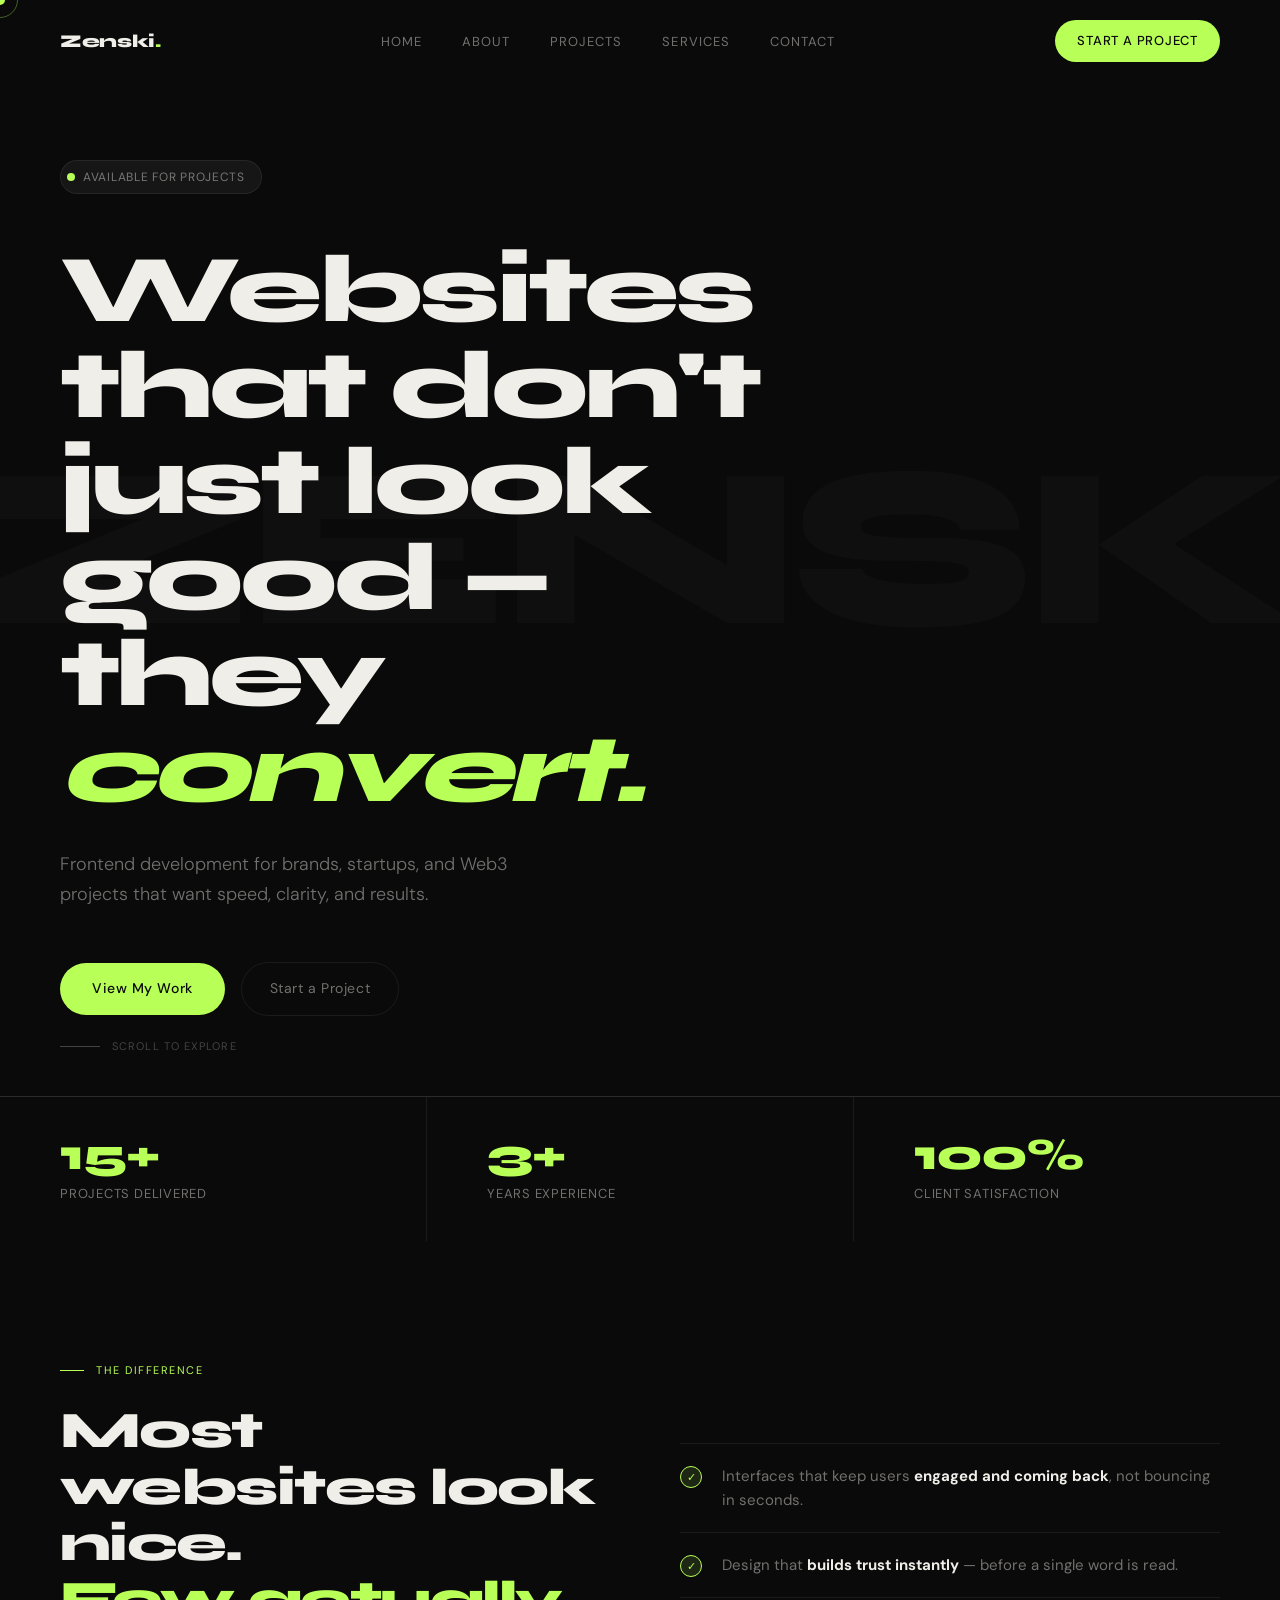
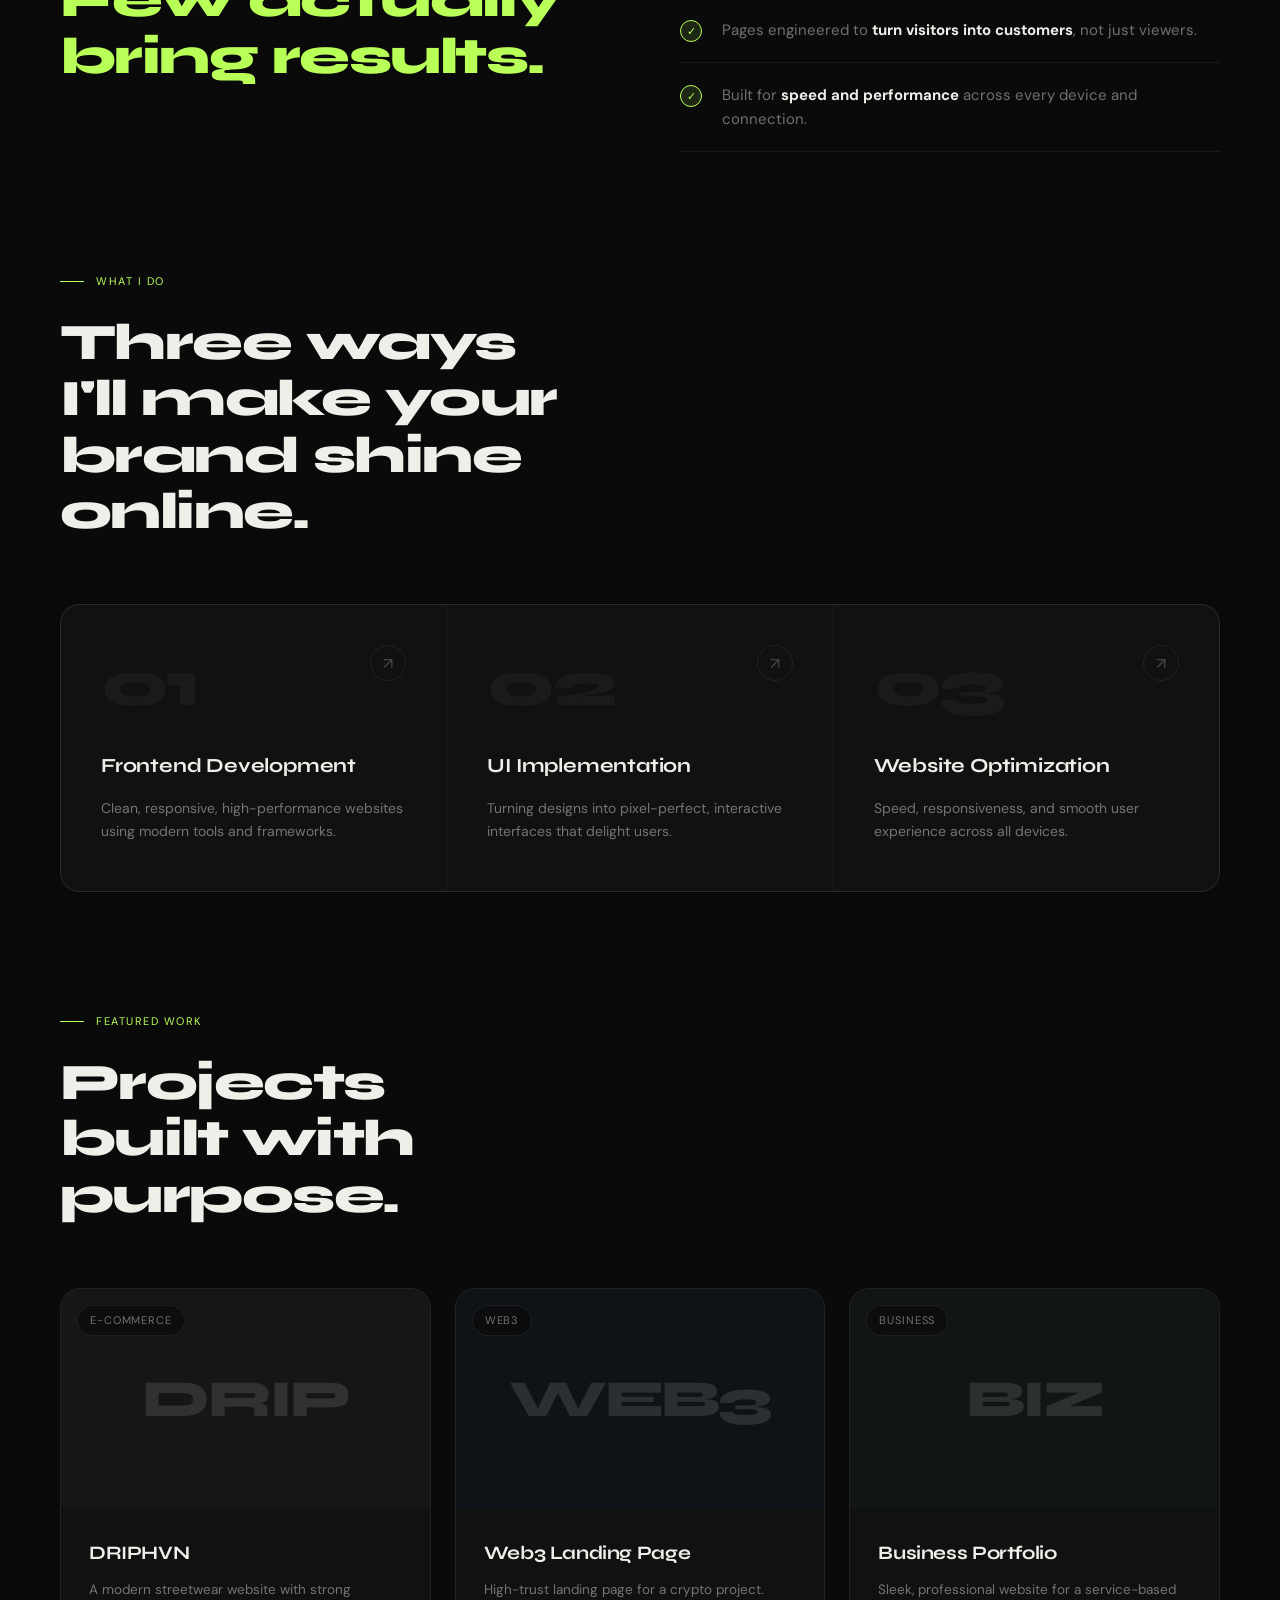
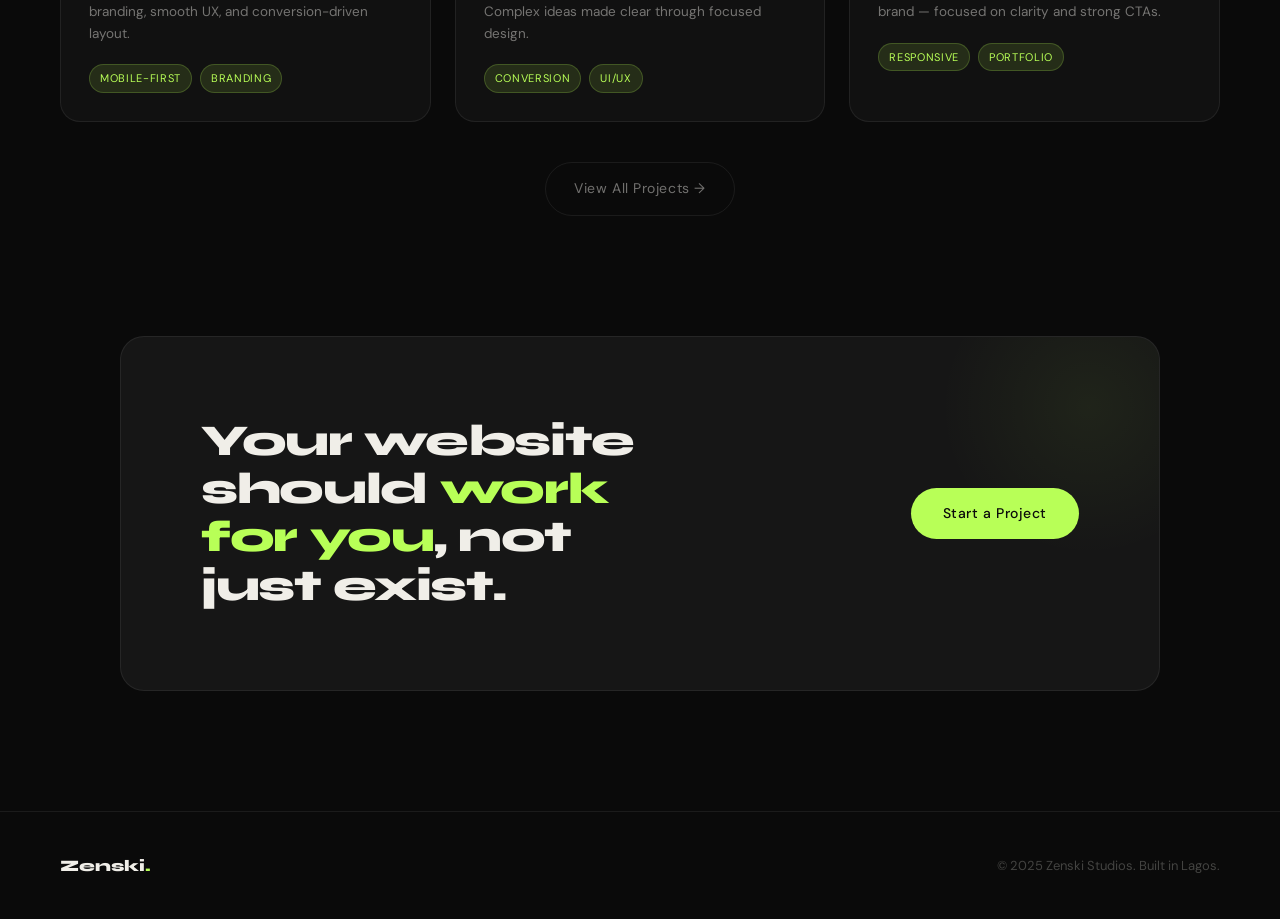
==== index.html @ b74f1bc6 "Add files via upload" ====
<!DOCTYPE html>
<html lang="en">
<head>
<meta charset="UTF-8">
<meta name="viewport" content="width=device-width, initial-scale=1.0">
<title>Zenski Studios — Frontend Development</title>
<link rel="preconnect" href="https://fonts.googleapis.com">
<link rel="preconnect" href="https://fonts.gstatic.com" crossorigin>
<link href="https://fonts.googleapis.com/css2?family=Syne:wght@400;700;800&family=DM+Sans:ital,opsz,wght@0,9..40,300;0,9..40,400;0,9..40,500;1,9..40,300&display=swap" rel="stylesheet">
<style>
  *, *::before, *::after { box-sizing: border-box; margin: 0; padding: 0; }

  :root {
    --bg: #0A0A0A;
    --bg2: #111111;
    --bg3: #161616;
    --border: rgba(255,255,255,0.07);
    --border-hover: rgba(255,255,255,0.14);
    --text: #F0EEE8;
    --text-muted: rgba(240,238,232,0.45);
    --text-dim: rgba(240,238,232,0.25);
    --accent: #B8FF57;
    --accent-dark: #8FD130;
    --accent-glow: rgba(184,255,87,0.12);
  }

  html { scroll-behavior: smooth; }

  body {
    background: var(--bg);
    color: var(--text);
    font-family: 'DM Sans', sans-serif;
    font-size: 16px;
    line-height: 1.7;
    overflow-x: hidden;
    cursor: none;
  }

  /* Custom cursor */
  .cursor {
    width: 10px; height: 10px;
    background: var(--accent);
    border-radius: 50%;
    position: fixed;
    top: 0; left: 0;
    pointer-events: none;
    z-index: 9999;
    transform: translate(-50%, -50%);
    transition: transform 0.1s, width 0.2s, height 0.2s, background 0.2s;
  }
  .cursor-ring {
    width: 36px; height: 36px;
    border: 1px solid rgba(184,255,87,0.35);
    border-radius: 50%;
    position: fixed;
    top: 0; left: 0;
    pointer-events: none;
    z-index: 9998;
    transform: translate(-50%, -50%);
    transition: transform 0.18s ease-out, width 0.2s, height 0.2s;
  }
  body:has(a:hover) .cursor, body:has(button:hover) .cursor {
    width: 16px; height: 16px;
  }

  /* Nav */
  nav {
    position: fixed;
    top: 0; left: 0; right: 0;
    z-index: 100;
    padding: 20px 60px;
    display: flex;
    align-items: center;
    justify-content: space-between;
    border-bottom: 1px solid transparent;
    transition: border-color 0.3s, background 0.3s, backdrop-filter 0.3s;
  }
  nav.scrolled {
    border-color: var(--border);
    background: rgba(10,10,10,0.85);
    backdrop-filter: blur(20px);
  }
  .nav-logo {
    font-family: 'Syne', sans-serif;
    font-weight: 800;
    font-size: 18px;
    letter-spacing: -0.02em;
    color: var(--text);
    text-decoration: none;
  }
  .nav-logo span { color: var(--accent); }
  .nav-links {
    display: flex;
    gap: 40px;
    list-style: none;
  }
  .nav-links a {
    font-size: 13px;
    letter-spacing: 0.08em;
    text-transform: uppercase;
    color: var(--text-muted);
    text-decoration: none;
    transition: color 0.2s;
  }
  .nav-links a:hover { color: var(--text); }
  .nav-cta {
    font-size: 13px;
    letter-spacing: 0.06em;
    text-transform: uppercase;
    background: var(--accent);
    color: #0A0A0A;
    border: none;
    padding: 10px 22px;
    border-radius: 40px;
    font-family: 'DM Sans', sans-serif;
    font-weight: 500;
    cursor: none;
    text-decoration: none;
    transition: background 0.2s, transform 0.15s;
  }
  .nav-cta:hover { background: var(--accent-dark); transform: translateY(-1px); }

  /* Page sections */
  .page { display: none; }
  .page.active { display: block; }

  /* Hero */
  #home { min-height: 100vh; }

  .hero {
    min-height: 100vh;
    display: flex;
    flex-direction: column;
    justify-content: center;
    padding: 160px 60px 80px;
    position: relative;
    overflow: hidden;
  }

  .hero-bg-text {
    position: absolute;
    top: 50%;
    left: -20px;
    transform: translateY(-50%);
    font-family: 'Syne', sans-serif;
    font-size: clamp(100px, 18vw, 280px);
    font-weight: 800;
    color: rgba(255,255,255,0.025);
    letter-spacing: -0.04em;
    line-height: 1;
    pointer-events: none;
    white-space: nowrap;
    user-select: none;
  }

  .hero-badge {
    display: inline-flex;
    align-items: center;
    gap: 8px;
    background: var(--bg3);
    border: 1px solid var(--border);
    border-radius: 40px;
    padding: 6px 16px 6px 6px;
    font-size: 12px;
    letter-spacing: 0.06em;
    text-transform: uppercase;
    color: var(--text-muted);
    margin-bottom: 48px;
    width: fit-content;
    animation: fadeSlideUp 0.8s ease forwards;
  }
  .hero-badge .dot {
    width: 8px; height: 8px;
    background: var(--accent);
    border-radius: 50%;
    animation: pulse 2s infinite;
  }
  @keyframes pulse {
    0%, 100% { opacity: 1; transform: scale(1); }
    50% { opacity: 0.6; transform: scale(0.85); }
  }

  .hero h1 {
    font-family: 'Syne', sans-serif;
    font-size: clamp(44px, 7.5vw, 96px);
    font-weight: 800;
    line-height: 1.0;
    letter-spacing: -0.04em;
    max-width: 820px;
    margin-bottom: 32px;
    animation: fadeSlideUp 0.8s 0.1s ease both;
  }
  .hero h1 em {
    font-style: italic;
    color: var(--accent);
  }
  .hero-sub {
    font-size: clamp(15px, 1.5vw, 18px);
    color: var(--text-muted);
    max-width: 460px;
    line-height: 1.65;
    margin-bottom: 52px;
    font-weight: 300;
    animation: fadeSlideUp 0.8s 0.2s ease both;
  }
  .hero-actions {
    display: flex;
    gap: 16px;
    align-items: center;
    animation: fadeSlideUp 0.8s 0.3s ease both;
  }
  .btn-primary {
    background: var(--accent);
    color: #0A0A0A;
    font-family: 'DM Sans', sans-serif;
    font-size: 14px;
    font-weight: 500;
    letter-spacing: 0.04em;
    padding: 14px 32px;
    border-radius: 40px;
    border: none;
    cursor: none;
    text-decoration: none;
    transition: transform 0.15s, background 0.2s;
    display: inline-block;
  }
  .btn-primary:hover { transform: translateY(-2px); background: var(--accent-dark); }
  .btn-ghost {
    background: transparent;
    color: var(--text-muted);
    font-family: 'DM Sans', sans-serif;
    font-size: 14px;
    letter-spacing: 0.04em;
    padding: 14px 28px;
    border-radius: 40px;
    border: 1px solid var(--border);
    cursor: none;
    text-decoration: none;
    transition: color 0.2s, border-color 0.2s, transform 0.15s;
    display: inline-block;
  }
  .btn-ghost:hover { color: var(--text); border-color: var(--border-hover); transform: translateY(-2px); }

  .hero-scroll {
    position: absolute;
    bottom: 40px;
    left: 60px;
    display: flex;
    align-items: center;
    gap: 12px;
    font-size: 11px;
    letter-spacing: 0.1em;
    text-transform: uppercase;
    color: var(--text-dim);
    animation: fadeSlideUp 0.8s 0.5s ease both;
  }
  .hero-scroll-line {
    width: 40px;
    height: 1px;
    background: var(--text-dim);
    animation: scrollLine 2s infinite;
  }
  @keyframes scrollLine {
    0%, 100% { transform: scaleX(1); }
    50% { transform: scaleX(0.5); transform-origin: left; }
  }

  /* Stats row */
  .stats-row {
    display: grid;
    grid-template-columns: repeat(3, 1fr);
    gap: 1px;
    background: var(--border);
    border-top: 1px solid var(--border);
  }
  .stat-item {
    background: var(--bg);
    padding: 36px 60px;
  }
  .stat-num {
    font-family: 'Syne', sans-serif;
    font-size: 44px;
    font-weight: 800;
    letter-spacing: -0.03em;
    color: var(--accent);
    line-height: 1;
    margin-bottom: 6px;
  }
  .stat-label {
    font-size: 13px;
    color: var(--text-muted);
    letter-spacing: 0.06em;
    text-transform: uppercase;
  }

  /* Value prop section */
  .section { padding: 120px 60px; }
  .section-label {
    font-size: 11px;
    letter-spacing: 0.14em;
    text-transform: uppercase;
    color: var(--accent);
    margin-bottom: 24px;
    display: flex;
    align-items: center;
    gap: 12px;
  }
  .section-label::before {
    content: '';
    display: inline-block;
    width: 24px;
    height: 1px;
    background: var(--accent);
  }

  .value-grid {
    display: grid;
    grid-template-columns: 1fr 1fr;
    gap: 80px;
    align-items: start;
  }
  .value-headline {
    font-family: 'Syne', sans-serif;
    font-size: clamp(32px, 4vw, 52px);
    font-weight: 800;
    letter-spacing: -0.03em;
    line-height: 1.1;
  }
  .value-headline span { color: var(--accent); }

  .value-list { margin-top: 40px; list-style: none; }
  .value-list li {
    padding: 20px 0;
    border-bottom: 1px solid var(--border);
    display: flex;
    gap: 20px;
    align-items: flex-start;
    font-size: 15px;
    color: var(--text-muted);
    line-height: 1.6;
  }
  .value-list li:first-child { border-top: 1px solid var(--border); }
  .value-list .check {
    width: 22px; height: 22px;
    border-radius: 50%;
    background: var(--accent-glow);
    border: 1px solid var(--accent);
    flex-shrink: 0;
    display: flex;
    align-items: center;
    justify-content: center;
    margin-top: 2px;
    font-size: 11px;
    color: var(--accent);
  }

  /* Services */
  .services-grid {
    display: grid;
    grid-template-columns: repeat(3, 1fr);
    gap: 1px;
    background: var(--border);
    border: 1px solid var(--border);
    border-radius: 20px;
    overflow: hidden;
    margin-top: 64px;
  }
  .service-card {
    background: var(--bg2);
    padding: 48px 40px;
    position: relative;
    transition: background 0.25s;
  }
  .service-card:hover { background: var(--bg3); }
  .service-num {
    font-family: 'Syne', sans-serif;
    font-size: 64px;
    font-weight: 800;
    color: rgba(255,255,255,0.04);
    line-height: 1;
    margin-bottom: 32px;
    letter-spacing: -0.04em;
  }
  .service-title {
    font-family: 'Syne', sans-serif;
    font-size: 20px;
    font-weight: 700;
    margin-bottom: 14px;
    letter-spacing: -0.01em;
  }
  .service-desc {
    font-size: 14px;
    color: var(--text-muted);
    line-height: 1.65;
  }
  .service-arrow {
    position: absolute;
    top: 40px;
    right: 40px;
    width: 36px; height: 36px;
    border: 1px solid var(--border);
    border-radius: 50%;
    display: flex;
    align-items: center;
    justify-content: center;
    font-size: 16px;
    color: var(--text-dim);
    transition: border-color 0.2s, color 0.2s, transform 0.2s;
  }
  .service-card:hover .service-arrow {
    border-color: var(--accent);
    color: var(--accent);
    transform: rotate(45deg);
  }

  /* Projects */
  .projects-grid {
    display: grid;
    grid-template-columns: repeat(3, 1fr);
    gap: 24px;
    margin-top: 64px;
  }
  .project-card {
    border: 1px solid var(--border);
    border-radius: 20px;
    overflow: hidden;
    background: var(--bg2);
    transition: border-color 0.25s, transform 0.25s;
    cursor: none;
    position: relative;
  }
  .project-card:hover { border-color: var(--border-hover); transform: translateY(-4px); }
  .project-thumb {
    height: 220px;
    position: relative;
    overflow: hidden;
    background: var(--bg3);
    display: flex;
    align-items: center;
    justify-content: center;
  }
  .project-thumb-inner {
    width: 100%;
    height: 100%;
    display: flex;
    align-items: center;
    justify-content: center;
    font-family: 'Syne', sans-serif;
    font-size: 52px;
    font-weight: 800;
    letter-spacing: -0.04em;
    opacity: 0.12;
    transition: opacity 0.25s;
  }
  .project-card:hover .project-thumb-inner { opacity: 0.18; }
  .project-tag {
    position: absolute;
    top: 16px;
    left: 16px;
    font-size: 11px;
    letter-spacing: 0.08em;
    text-transform: uppercase;
    background: rgba(10,10,10,0.7);
    border: 1px solid var(--border);
    color: var(--text-muted);
    padding: 5px 12px;
    border-radius: 40px;
    backdrop-filter: blur(8px);
  }
  .project-info { padding: 28px 28px 28px; }
  .project-title {
    font-family: 'Syne', sans-serif;
    font-size: 19px;
    font-weight: 700;
    letter-spacing: -0.02em;
    margin-bottom: 10px;
  }
  .project-desc { font-size: 13.5px; color: var(--text-muted); line-height: 1.6; margin-bottom: 20px; }
  .project-tags { display: flex; gap: 8px; flex-wrap: wrap; }
  .project-tag-sm {
    font-size: 11px;
    letter-spacing: 0.06em;
    text-transform: uppercase;
    color: var(--accent);
    background: var(--accent-glow);
    border: 1px solid rgba(184,255,87,0.2);
    padding: 4px 10px;
    border-radius: 40px;
  }

  /* CTA strip */
  .cta-strip {
    margin: 0 60px;
    border-radius: 24px;
    background: var(--bg3);
    border: 1px solid var(--border);
    padding: 80px 80px;
    display: flex;
    align-items: center;
    justify-content: space-between;
    gap: 40px;
    position: relative;
    overflow: hidden;
  }
  .cta-strip::before {
    content: '';
    position: absolute;
    top: -80px; right: -80px;
    width: 300px; height: 300px;
    background: radial-gradient(circle, rgba(184,255,87,0.06) 0%, transparent 70%);
    pointer-events: none;
  }
  .cta-strip h2 {
    font-family: 'Syne', sans-serif;
    font-size: clamp(26px, 3.5vw, 44px);
    font-weight: 800;
    letter-spacing: -0.03em;
    line-height: 1.1;
    max-width: 500px;
  }
  .cta-strip h2 span { color: var(--accent); }

  /* About page */
  .about-hero {
    padding: 160px 60px 80px;
    display: grid;
    grid-template-columns: 1fr 1fr;
    gap: 80px;
    align-items: center;
  }
  .about-hero h1 {
    font-family: 'Syne', sans-serif;
    font-size: clamp(36px, 5vw, 64px);
    font-weight: 800;
    letter-spacing: -0.04em;
    line-height: 1.05;
  }
  .about-hero h1 em { font-style: italic; color: var(--accent); }

  .about-body { padding: 0 60px 80px; }
  .about-block {
    border-top: 1px solid var(--border);
    padding: 48px 0;
    display: grid;
    grid-template-columns: 200px 1fr;
    gap: 60px;
    align-items: start;
  }
  .about-block-label {
    font-size: 11px;
    letter-spacing: 0.1em;
    text-transform: uppercase;
    color: var(--text-dim);
    padding-top: 4px;
  }
  .about-block-content { font-size: 15px; color: var(--text-muted); line-height: 1.75; }
  .about-block-content strong { color: var(--text); font-weight: 500; }

  .about-statement {
    background: var(--bg3);
    border-top: 1px solid var(--border);
    border-bottom: 1px solid var(--border);
    padding: 80px 60px;
    text-align: center;
  }
  .about-statement p {
    font-family: 'Syne', sans-serif;
    font-size: clamp(24px, 3.5vw, 48px);
    font-weight: 800;
    letter-spacing: -0.03em;
    line-height: 1.2;
    max-width: 700px;
    margin: 0 auto;
  }
  .about-statement p em { color: var(--accent); font-style: italic; }

  /* Projects page */
  .projects-hero {
    padding: 160px 60px 80px;
  }
  .projects-hero h1 {
    font-family: 'Syne', sans-serif;
    font-size: clamp(40px, 6vw, 80px);
    font-weight: 800;
    letter-spacing: -0.04em;
    line-height: 1.0;
    max-width: 700px;
    margin-bottom: 24px;
  }
  .projects-hero p {
    font-size: 16px;
    color: var(--text-muted);
    max-width: 400px;
  }

  .case-study {
    margin: 0 60px 60px;
    border: 1px solid var(--border);
    border-radius: 24px;
    overflow: hidden;
    background: var(--bg2);
    display: grid;
    grid-template-columns: 1.1fr 1fr;
  }
  .case-study-thumb {
    background: var(--bg3);
    display: flex;
    align-items: center;
    justify-content: center;
    padding: 60px;
    min-height: 340px;
    position: relative;
    overflow: hidden;
  }
  .case-study-thumb-text {
    font-family: 'Syne', sans-serif;
    font-size: 80px;
    font-weight: 800;
    letter-spacing: -0.05em;
    opacity: 0.1;
    position: absolute;
    bottom: -10px;
    left: 20px;
    white-space: nowrap;
  }
  .case-study-info {
    padding: 56px 52px;
    display: flex;
    flex-direction: column;
    justify-content: center;
  }
  .case-study-num {
    font-size: 11px;
    letter-spacing: 0.12em;
    text-transform: uppercase;
    color: var(--accent);
    margin-bottom: 16px;
  }
  .case-study-title {
    font-family: 'Syne', sans-serif;
    font-size: 28px;
    font-weight: 800;
    letter-spacing: -0.02em;
    margin-bottom: 16px;
  }
  .case-study-desc {
    font-size: 14px;
    color: var(--text-muted);
    line-height: 1.7;
    margin-bottom: 32px;
  }
  .case-study-details { list-style: none; }
  .case-study-details li {
    font-size: 13px;
    color: var(--text-muted);
    padding: 10px 0;
    border-bottom: 1px solid var(--border);
    display: flex;
    justify-content: space-between;
    align-items: center;
  }
  .case-study-details li:last-child { border-bottom: none; }
  .case-study-details .pill {
    font-size: 11px;
    letter-spacing: 0.06em;
    text-transform: uppercase;
    color: var(--accent);
    background: var(--accent-glow);
    border: 1px solid rgba(184,255,87,0.2);
    padding: 3px 10px;
    border-radius: 40px;
  }

  /* Services page */
  .services-hero { padding: 160px 60px 80px; }
  .services-hero h1 {
    font-family: 'Syne', sans-serif;
    font-size: clamp(40px, 6vw, 80px);
    font-weight: 800;
    letter-spacing: -0.04em;
    line-height: 1.0;
    max-width: 600px;
    margin-bottom: 24px;
  }
  .services-hero p { font-size: 16px; color: var(--text-muted); max-width: 400px; }

  .services-list { padding: 0 60px 120px; }
  .service-row {
    border-top: 1px solid var(--border);
    padding: 52px 0;
    display: grid;
    grid-template-columns: 80px 280px 1fr auto;
    gap: 40px;
    align-items: start;
    transition: background 0.2s;
    position: relative;
  }
  .service-row::before {
    content: '';
    position: absolute;
    inset: 0 -60px;
    background: var(--bg3);
    opacity: 0;
    transition: opacity 0.2s;
    pointer-events: none;
  }
  .service-row:hover::before { opacity: 1; }
  .service-row:last-child { border-bottom: 1px solid var(--border); }
  .service-row-num {
    font-family: 'Syne', sans-serif;
    font-size: 13px;
    color: var(--text-dim);
    letter-spacing: 0.06em;
    padding-top: 4px;
    position: relative;
    z-index: 1;
  }
  .service-row-title {
    font-family: 'Syne', sans-serif;
    font-size: 22px;
    font-weight: 700;
    letter-spacing: -0.02em;
    position: relative;
    z-index: 1;
  }
  .service-row-desc {
    font-size: 14px;
    color: var(--text-muted);
    line-height: 1.7;
    position: relative;
    z-index: 1;
  }
  .service-row-cta {
    position: relative;
    z-index: 1;
    width: 44px; height: 44px;
    border: 1px solid var(--border);
    border-radius: 50%;
    display: flex;
    align-items: center;
    justify-content: center;
    color: var(--text-muted);
    font-size: 18px;
    transition: border-color 0.2s, color 0.2s, transform 0.2s;
    cursor: none;
  }
  .service-row:hover .service-row-cta {
    border-color: var(--accent);
    color: var(--accent);
    transform: rotate(45deg);
  }

  /* Contact */
  .contact-layout {
    padding: 160px 60px 120px;
    display: grid;
    grid-template-columns: 1fr 1fr;
    gap: 80px;
    align-items: start;
  }
  .contact-left h1 {
    font-family: 'Syne', sans-serif;
    font-size: clamp(36px, 5vw, 64px);
    font-weight: 800;
    letter-spacing: -0.04em;
    line-height: 1.05;
    margin-bottom: 24px;
  }
  .contact-left h1 span { color: var(--accent); }
  .contact-left p { font-size: 15px; color: var(--text-muted); line-height: 1.7; margin-bottom: 48px; }

  .contact-methods { display: flex; flex-direction: column; gap: 16px; }
  .contact-method {
    display: flex;
    align-items: center;
    gap: 20px;
    padding: 20px 24px;
    background: var(--bg2);
    border: 1px solid var(--border);
    border-radius: 16px;
    text-decoration: none;
    color: var(--text);
    transition: border-color 0.2s, transform 0.2s;
    cursor: none;
  }
  .contact-method:hover { border-color: var(--border-hover); transform: translateX(4px); }
  .contact-method-icon {
    width: 44px; height: 44px;
    background: var(--bg3);
    border: 1px solid var(--border);
    border-radius: 12px;
    display: flex;
    align-items: center;
    justify-content: center;
    font-size: 18px;
    flex-shrink: 0;
  }
  .contact-method-text .label { font-size: 11px; letter-spacing: 0.08em; text-transform: uppercase; color: var(--text-dim); margin-bottom: 2px; }
  .contact-method-text .value { font-size: 14px; color: var(--text-muted); }

  .contact-form {
    background: var(--bg2);
    border: 1px solid var(--border);
    border-radius: 24px;
    padding: 52px 48px;
  }
  .form-group { margin-bottom: 24px; }
  .form-label { font-size: 12px; letter-spacing: 0.08em; text-transform: uppercase; color: var(--text-muted); display: block; margin-bottom: 10px; }
  .form-input, .form-textarea {
    width: 100%;
    background: var(--bg3);
    border: 1px solid var(--border);
    border-radius: 12px;
    padding: 14px 18px;
    font-family: 'DM Sans', sans-serif;
    font-size: 15px;
    color: var(--text);
    outline: none;
    transition: border-color 0.2s;
    resize: none;
  }
  .form-input::placeholder, .form-textarea::placeholder { color: var(--text-dim); }
  .form-input:focus, .form-textarea:focus { border-color: var(--accent); }
  .form-textarea { min-height: 140px; }
  .form-submit {
    width: 100%;
    background: var(--accent);
    color: #0A0A0A;
    font-family: 'DM Sans', sans-serif;
    font-size: 15px;
    font-weight: 500;
    padding: 16px;
    border: none;
    border-radius: 40px;
    cursor: none;
    transition: background 0.2s, transform 0.15s;
    letter-spacing: 0.03em;
  }
  .form-submit:hover { background: var(--accent-dark); transform: translateY(-1px); }

  /* Footer */
  footer {
    border-top: 1px solid var(--border);
    padding: 40px 60px;
    display: flex;
    align-items: center;
    justify-content: space-between;
  }
  footer .foot-logo {
    font-family: 'Syne', sans-serif;
    font-weight: 800;
    font-size: 16px;
    color: var(--text);
  }
  footer .foot-logo span { color: var(--accent); }
  footer p { font-size: 13px; color: var(--text-dim); }

  /* Animations */
  @keyframes fadeSlideUp {
    from { opacity: 0; transform: translateY(24px); }
    to { opacity: 1; transform: translateY(0); }
  }
  .reveal {
    opacity: 0;
    transform: translateY(32px);
    transition: opacity 0.7s ease, transform 0.7s ease;
  }
  .reveal.visible {
    opacity: 1;
    transform: none;
  }

  @media (max-width: 900px) {
    nav { padding: 20px 24px; }
    .nav-links { display: none; }
    .hero, .section { padding-left: 24px; padding-right: 24px; }
    .hero { padding-top: 120px; }
    .hero h1 { font-size: 42px; }
    .value-grid, .about-hero, .contact-layout, .case-study { grid-template-columns: 1fr; }
    .services-grid, .projects-grid { grid-template-columns: 1fr; }
    .stat-item { padding: 28px 24px; }
    .cta-strip { margin: 0 24px; padding: 48px 32px; flex-direction: column; text-align: center; }
    .about-block { grid-template-columns: 1fr; gap: 16px; }
    .service-row { grid-template-columns: 1fr; gap: 16px; }
    .service-row-cta { display: none; }
    .about-body, .services-list, .projects-hero { padding-left: 24px; padding-right: 24px; }
    .case-study { margin: 0 24px 40px; }
    .case-study-thumb-text { font-size: 48px; }
    footer { padding: 32px 24px; flex-direction: column; gap: 12px; text-align: center; }
  }
</style>
</head>
<body>

<div class="cursor" id="cursor"></div>
<div class="cursor-ring" id="cursor-ring"></div>

<nav id="nav">
  <a href="#" class="nav-logo" onclick="showPage('home')">Zenski<span>.</span></a>
  <ul class="nav-links">
    <li><a href="#" onclick="showPage('home')">Home</a></li>
    <li><a href="#" onclick="showPage('about')">About</a></li>
    <li><a href="#" onclick="showPage('projects')">Projects</a></li>
    <li><a href="#" onclick="showPage('services')">Services</a></li>
    <li><a href="#" onclick="showPage('contact')">Contact</a></li>
  </ul>
  <a href="#" class="nav-cta" onclick="showPage('contact')">Start a Project</a>
</nav>

<!-- HOME -->
<div id="page-home" class="page active">
  <section class="hero">
    <div class="hero-bg-text">ZENSKI</div>
    <div class="hero-badge">
      <span class="dot"></span>
      Available for Projects
    </div>
    <h1>Websites that don't just look good —<br>they <em>convert.</em></h1>
    <p class="hero-sub">Frontend development for brands, startups, and Web3 projects that want speed, clarity, and results.</p>
    <div class="hero-actions">
      <a href="#" class="btn-primary" onclick="showPage('projects')">View My Work</a>
      <a href="#" class="btn-ghost" onclick="showPage('contact')">Start a Project</a>
    </div>
    <div class="hero-scroll">
      <span class="hero-scroll-line"></span>
      Scroll to explore
    </div>
  </section>

  <div class="stats-row">
    <div class="stat-item reveal">
      <div class="stat-num">15+</div>
      <div class="stat-label">Projects Delivered</div>
    </div>
    <div class="stat-item reveal">
      <div class="stat-num">3+</div>
      <div class="stat-label">Years Experience</div>
    </div>
    <div class="stat-item reveal">
      <div class="stat-num">100%</div>
      <div class="stat-label">Client Satisfaction</div>
    </div>
  </div>

  <section class="section">
    <div class="section-label">The difference</div>
    <div class="value-grid">
      <div>
        <h2 class="value-headline reveal">Most websites look nice.<br><span>Few actually bring results.</span></h2>
      </div>
      <div>
        <ul class="value-list">
          <li class="reveal">
            <span class="check">✓</span>
            <span>Interfaces that keep users <strong style="color:var(--text);">engaged and coming back</strong>, not bouncing in seconds.</span>
          </li>
          <li class="reveal">
            <span class="check">✓</span>
            <span>Design that <strong style="color:var(--text);">builds trust instantly</strong> — before a single word is read.</span>
          </li>
          <li class="reveal">
            <span class="check">✓</span>
            <span>Pages engineered to <strong style="color:var(--text);">turn visitors into customers</strong>, not just viewers.</span>
          </li>
          <li class="reveal">
            <span class="check">✓</span>
            <span>Built for <strong style="color:var(--text);">speed and performance</strong> across every device and connection.</span>
          </li>
        </ul>
      </div>
    </div>
  </section>

  <section class="section" style="padding-top:0">
    <div class="section-label">What I do</div>
    <h2 class="value-headline reveal" style="max-width:500px;margin-bottom:0">Three ways I'll make your brand shine online.</h2>
    <div class="services-grid reveal">
      <div class="service-card">
        <div class="service-num">01</div>
        <div class="service-arrow">↗</div>
        <div class="service-title">Frontend Development</div>
        <div class="service-desc">Clean, responsive, high-performance websites using modern tools and frameworks.</div>
      </div>
      <div class="service-card">
        <div class="service-num">02</div>
        <div class="service-arrow">↗</div>
        <div class="service-title">UI Implementation</div>
        <div class="service-desc">Turning designs into pixel-perfect, interactive interfaces that delight users.</div>
      </div>
      <div class="service-card">
        <div class="service-num">03</div>
        <div class="service-arrow">↗</div>
        <div class="service-title">Website Optimization</div>
        <div class="service-desc">Speed, responsiveness, and smooth user experience across all devices.</div>
      </div>
    </div>
  </section>

  <section class="section" style="padding-top:0">
    <div class="section-label">Featured work</div>
    <h2 class="value-headline reveal" style="max-width:500px;margin-bottom:0">Projects built with purpose.</h2>
    <div class="projects-grid">
      <div class="project-card reveal">
        <div class="project-thumb">
          <div class="project-thumb-inner">DRIP</div>
          <div class="project-tag">E-commerce</div>
        </div>
        <div class="project-info">
          <div class="project-title">DRIPHVN</div>
          <div class="project-desc">A modern streetwear website with strong branding, smooth UX, and conversion-driven layout.</div>
          <div class="project-tags">
            <span class="project-tag-sm">Mobile-first</span>
            <span class="project-tag-sm">Branding</span>
          </div>
        </div>
      </div>
      <div class="project-card reveal">
        <div class="project-thumb" style="background:#0f1318">
          <div class="project-thumb-inner">WEB3</div>
          <div class="project-tag">Web3</div>
        </div>
        <div class="project-info">
          <div class="project-title">Web3 Landing Page</div>
          <div class="project-desc">High-trust landing page for a crypto project. Complex ideas made clear through focused design.</div>
          <div class="project-tags">
            <span class="project-tag-sm">Conversion</span>
            <span class="project-tag-sm">UI/UX</span>
          </div>
        </div>
      </div>
      <div class="project-card reveal">
        <div class="project-thumb" style="background:#111613">
          <div class="project-thumb-inner">BIZ</div>
          <div class="project-tag">Business</div>
        </div>
        <div class="project-info">
          <div class="project-title">Business Portfolio</div>
          <div class="project-desc">Sleek, professional website for a service-based brand — focused on clarity and strong CTAs.</div>
          <div class="project-tags">
            <span class="project-tag-sm">Responsive</span>
            <span class="project-tag-sm">Portfolio</span>
          </div>
        </div>
      </div>
    </div>
    <div style="text-align:center;margin-top:40px">
      <a href="#" class="btn-ghost reveal" onclick="showPage('projects')">View All Projects →</a>
    </div>
  </section>

  <section class="section" style="padding-top:0;padding-bottom:120px">
    <div class="cta-strip reveal">
      <h2>Your website should <span>work for you</span>, not just exist.</h2>
      <a href="#" class="btn-primary" onclick="showPage('contact')" style="white-space:nowrap;flex-shrink:0">Start a Project</a>
    </div>
  </section>

  <footer>
    <span class="foot-logo">Zenski<span>.</span></span>
    <p>© 2025 Zenski Studios. Built in Lagos.</p>
  </footer>
</div>

<!-- ABOUT -->
<div id="page-about" class="page">
  <div class="about-hero">
    <div>
      <div class="section-label">About me</div>
      <h1>I build digital experiences that feel <em>simple, fast,</em> and effective.</h1>
    </div>
    <div style="display:flex;flex-direction:column;gap:24px">
      <div style="position:relative;border-radius:20px;overflow:hidden;border:1px solid var(--border);aspect-ratio:3/4;max-height:480px">
        <img src="[data-uri]" alt="Zenski — Frontend Developer" style="width:100%;height:100%;object-fit:cover;object-position:center top;display:block;filter:grayscale(8%)">
        <div style="position:absolute;bottom:16px;left:16px;background:rgba(10,10,10,0.75);backdrop-filter:blur(12px);border:1px solid var(--border);border-radius:40px;padding:8px 18px;font-size:12px;letter-spacing:0.08em;text-transform:uppercase;color:var(--text-muted);display:flex;align-items:center;gap:8px"><span style="width:7px;height:7px;border-radius:50%;background:var(--accent);display:inline-block"></span>Lagos, Nigeria</div>
      </div>
      <p style="font-size:15px;color:var(--text-muted);line-height:1.75">My focus is simple — create interfaces that don't just look good, but actually work. Because good design isn't just visuals. It's how it works.</p>
    </div>
  </div>

  <div class="about-body">
    <div class="about-block reveal">
      <div class="about-block-label">Who I work with</div>
      <div class="about-block-content">
        <strong>Startups</strong> looking to launch fast with a strong digital presence from day one.<br><br>
        <strong>Brands</strong> that want a stronger, more professional online presence that builds trust.<br><br>
        <strong>Web3 projects</strong> that need clarity, trust, and a user-first approach to complex ideas.
      </div>
    </div>
    <div class="about-block reveal">
      <div class="about-block-label">My approach</div>
      <div class="about-block-content">
        Every project starts with understanding your goals — not just your design preferences. I dig into what you need your website to <strong>do</strong>, then build accordingly. Speed, clarity, and results are always the benchmark.
      </div>
    </div>
    <div class="about-block reveal">
      <div class="about-block-label">Stack</div>
      <div class="about-block-content">
        HTML · CSS · JavaScript · React · Figma implementation · Performance optimization · Mobile-first development
      </div>
    </div>
  </div>

  <div class="about-statement">
    <p>I don't just build websites.<br>I build <em>experiences</em> that help brands grow.</p>
  </div>

  <section class="section" style="padding-bottom:120px">
    <div class="cta-strip reveal">
      <h2>Ready to <span>work together?</span></h2>
      <a href="#" class="btn-primary" onclick="showPage('contact')" style="white-space:nowrap;flex-shrink:0">Start a Project</a>
    </div>
  </section>

  <footer>
    <span class="foot-logo">Zenski<span>.</span></span>
    <p>© 2025 Zenski Studios. Built in Lagos.</p>
  </footer>
</div>

<!-- PROJECTS -->
<div id="page-projects" class="page">
  <div class="projects-hero">
    <div class="section-label">My work</div>
    <h1>Projects built with<br>purpose.</h1>
    <p>A selection focused on performance, design, and results.</p>
  </div>

  <div class="case-study reveal">
    <div class="case-study-thumb">
      <div class="case-study-thumb-text">DRIPHVN</div>
      <div style="position:relative;z-index:1;text-align:center">
        <div style="font-family:'Syne',sans-serif;font-size:48px;font-weight:800;letter-spacing:-0.04em;color:rgba(255,255,255,0.6)">DRIP</div>
        <div style="font-size:12px;letter-spacing:0.1em;text-transform:uppercase;color:var(--text-dim);margin-top:8px">HVN</div>
      </div>
    </div>
    <div class="case-study-info">
      <div class="case-study-num">Project 01 — E-commerce</div>
      <div class="case-study-title">DRIPHVN</div>
      <div class="case-study-desc">A streetwear brand website designed to capture attention, build community, and reflect a bold brand identity.</div>
      <ul class="case-study-details">
        <li><span>Frontend Development</span><span class="pill">Done</span></li>
        <li><span>Mobile-First Optimization</span><span class="pill">Done</span></li>
        <li><span>Layout Structuring</span><span class="pill">Done</span></li>
        <li><span>Result: Strong brand presence, high engagement</span></li>
      </ul>
    </div>
  </div>

  <div class="case-study reveal">
    <div class="case-study-thumb" style="background:#0f1318">
      <div class="case-study-thumb-text">WEB3</div>
      <div style="position:relative;z-index:1;text-align:center">
        <div style="font-family:'Syne',sans-serif;font-size:48px;font-weight:800;letter-spacing:-0.04em;color:rgba(255,255,255,0.5)">WEB3</div>
        <div style="font-size:12px;letter-spacing:0.1em;text-transform:uppercase;color:var(--text-dim);margin-top:8px">Landing</div>
      </div>
    </div>
    <div class="case-study-info">
      <div class="case-study-num">Project 02 — Web3</div>
      <div class="case-study-title">Web3 Landing Page</div>
      <div class="case-study-desc">A landing page built for a crypto project targeting new users — complex ideas made simple through focused design.</div>
      <ul class="case-study-details">
        <li><span>Simplified UI Structure</span><span class="pill">Done</span></li>
        <li><span>Clear Content Flow</span><span class="pill">Done</span></li>
        <li><span>Conversion-Focused Design</span><span class="pill">Done</span></li>
        <li><span>Result: Improved clarity and user understanding</span></li>
      </ul>
    </div>
  </div>

  <div class="case-study reveal" style="margin-bottom:0">
    <div class="case-study-thumb" style="background:#111613">
      <div class="case-study-thumb-text">BIZ</div>
      <div style="position:relative;z-index:1;text-align:center">
        <div style="font-family:'Syne',sans-serif;font-size:48px;font-weight:800;letter-spacing:-0.04em;color:rgba(255,255,255,0.5)">BIZ</div>
        <div style="font-size:12px;letter-spacing:0.1em;text-transform:uppercase;color:var(--text-dim);margin-top:8px">Portfolio</div>
      </div>
    </div>
    <div class="case-study-info">
      <div class="case-study-num">Project 03 — Business</div>
      <div class="case-study-title">Business Portfolio Website</div>
      <div class="case-study-desc">A professional website for a service-based business — focused on trust, clarity, and converting visitors into clients.</div>
      <ul class="case-study-details">
        <li><span>Structured Layout</span><span class="pill">Done</span></li>
        <li><span>Responsive Design</span><span class="pill">Done</span></li>
        <li><span>CTA Strategy</span><span class="pill">Done</span></li>
        <li><span>Result: Trustworthy presence, better conversions</span></li>
      </ul>
    </div>
  </div>

  <section class="section" style="padding-bottom:120px">
    <div class="cta-strip reveal">
      <h2>Want results like <span>these?</span></h2>
      <a href="#" class="btn-primary" onclick="showPage('contact')" style="white-space:nowrap;flex-shrink:0">Let's Talk</a>
    </div>
  </section>

  <footer>
    <span class="foot-logo">Zenski<span>.</span></span>
    <p>© 2025 Zenski Studios. Built in Lagos.</p>
  </footer>
</div>

<!-- SERVICES -->
<div id="page-services" class="page">
  <div class="services-hero">
    <div class="section-label">Services</div>
    <h1>What I can do for your business.</h1>
    <p>Everything your brand needs to win online — built clean, fast, and with purpose.</p>
  </div>

  <div class="services-list">
    <div class="service-row reveal">
      <div class="service-row-num">01</div>
      <div class="service-row-title">Frontend Development</div>
      <div class="service-row-desc">Modern, responsive websites built with clean and scalable code. From landing pages to full multi-page builds — performance and craft in every line.</div>
      <div class="service-row-cta">↗</div>
    </div>
    <div class="service-row reveal">
      <div class="service-row-num">02</div>
      <div class="service-row-title">Landing Page Development</div>
      <div class="service-row-desc">High-converting landing pages designed to turn visitors into customers. Every element placed with intention — headline, CTA, flow.</div>
      <div class="service-row-cta">↗</div>
    </div>
    <div class="service-row reveal">
      <div class="service-row-num">03</div>
      <div class="service-row-title">Website Redesign</div>
      <div class="service-row-desc">Transform outdated websites into modern, high-performing experiences. Bring your brand into the present without losing what makes it yours.</div>
      <div class="service-row-cta">↗</div>
    </div>
    <div class="service-row reveal">
      <div class="service-row-num">04</div>
      <div class="service-row-title">UI Implementation</div>
      <div class="service-row-desc">Have a design file ready? I'll bring it to life — pixel-perfect, interactive, and optimized for real users across all devices.</div>
      <div class="service-row-cta">↗</div>
    </div>
  </div>

  <section class="section" style="padding-top:0;padding-bottom:120px">
    <div class="cta-strip reveal">
      <h2>Tell me about <span>your project.</span></h2>
      <a href="#" class="btn-primary" onclick="showPage('contact')" style="white-space:nowrap;flex-shrink:0">Get in Touch →</a>
    </div>
  </section>

  <footer>
    <span class="foot-logo">Zenski<span>.</span></span>
    <p>© 2025 Zenski Studios. Built in Lagos.</p>
  </footer>
</div>

<!-- CONTACT -->
<div id="page-contact" class="page">
  <div class="contact-layout">
    <div class="contact-left">
      <div class="section-label">Contact</div>
      <h1>Let's build something <span>great together.</span></h1>
      <p>Have a project in mind? I'm ready to help bring it to life. Reach out directly or fill in the form.</p>

      <div class="contact-methods">
        <a href="mailto:jegedejedidiah@gmail.com" class="contact-method">
          <div class="contact-method-icon">✉</div>
          <div class="contact-method-text">
            <div class="label">Email</div>
            <div class="value">jegedejedidiah@gmail.com</div>
          </div>
        </a>
        <a href="https://wa.me/23408132004051" class="contact-method">
          <div class="contact-method-icon">💬</div>
          <div class="contact-method-text">
            <div class="label">WhatsApp</div>
            <div class="value">+234 081 3200 4051</div>
          </div>
        </a>
      </div>
    </div>

    <div class="contact-form reveal">
      <div class="form-group">
        <label class="form-label">Your Name</label>
        <input class="form-input" type="text" placeholder="John Doe">
      </div>
      <div class="form-group">
        <label class="form-label">Email Address</label>
        <input class="form-input" type="email" placeholder="john@company.com">
      </div>
      <div class="form-group">
        <label class="form-label">Project Details</label>
        <textarea class="form-textarea" placeholder="Tell me about your project — what you need, your timeline, and your goals…"></textarea>
      </div>
      <button class="form-submit">Send Message →</button>
    </div>
  </div>

  <footer>
    <span class="foot-logo">Zenski<span>.</span></span>
    <p>Serious about your project? Let's talk.</p>
  </footer>
</div>

<script>
const cursor = document.getElementById('cursor');
const ring = document.getElementById('cursor-ring');
let mx = 0, my = 0, rx = 0, ry = 0;
document.addEventListener('mousemove', e => { mx = e.clientX; my = e.clientY; cursor.style.left = mx + 'px'; cursor.style.top = my + 'px'; });
(function animRing() {
  rx += (mx - rx) * 0.12;
  ry += (my - ry) * 0.12;
  ring.style.left = rx + 'px';
  ring.style.top = ry + 'px';
  requestAnimationFrame(animRing);
})();

function showPage(id) {
  document.querySelectorAll('.page').forEach(p => p.classList.remove('active'));
  document.getElementById('page-' + id).classList.add('active');
  window.scrollTo({ top: 0, behavior: 'smooth' });
  setTimeout(initReveal, 100);
  return false;
}

window.addEventListener('scroll', () => {
  document.getElementById('nav').classList.toggle('scrolled', window.scrollY > 40);
});

function initReveal() {
  const els = document.querySelectorAll('.page.active .reveal');
  const obs = new IntersectionObserver(entries => {
    entries.forEach(e => { if (e.isIntersecting) { e.target.classList.add('visible'); obs.unobserve(e.target); } });
  }, { threshold: 0.12 });
  els.forEach(el => obs.observe(el));
}
initReveal();

document.querySelectorAll('a[href="#"]').forEach(a => a.addEventListener('click', e => e.preventDefault()));
</script>
</body>
</html>
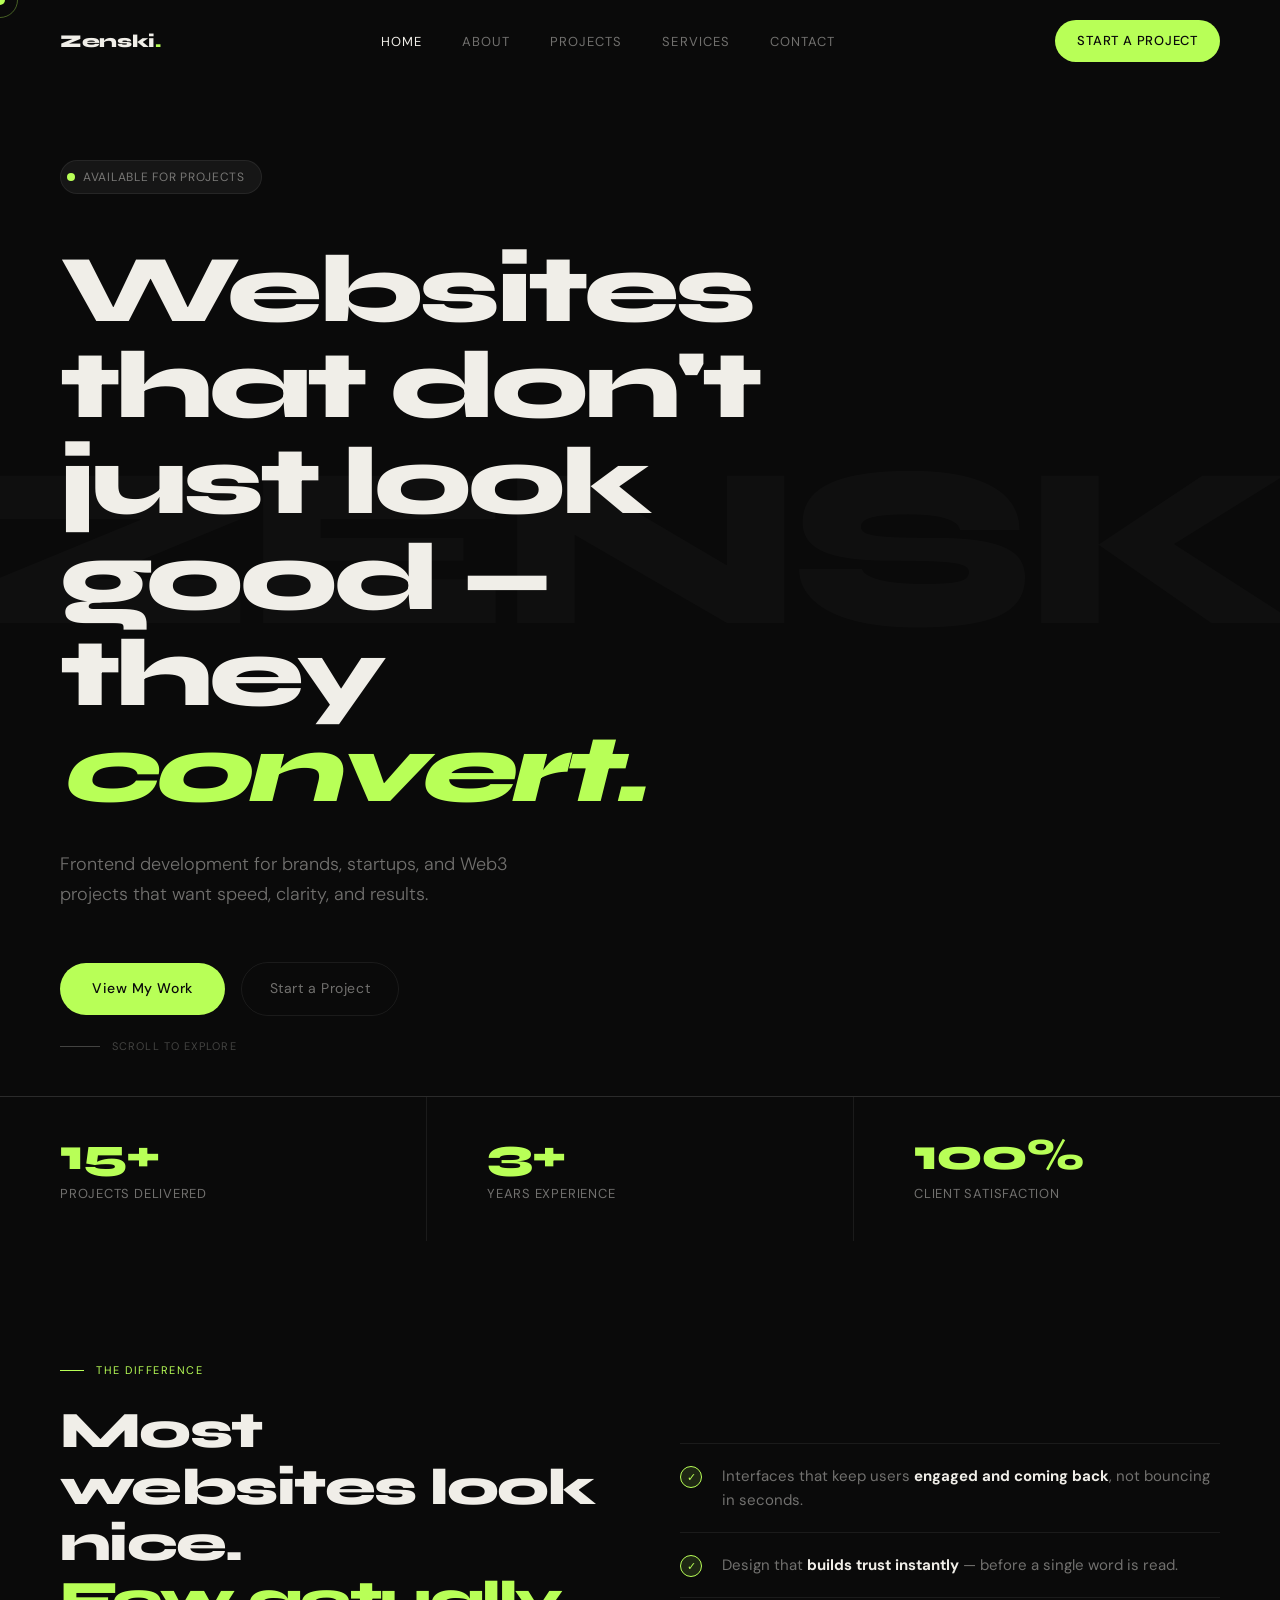
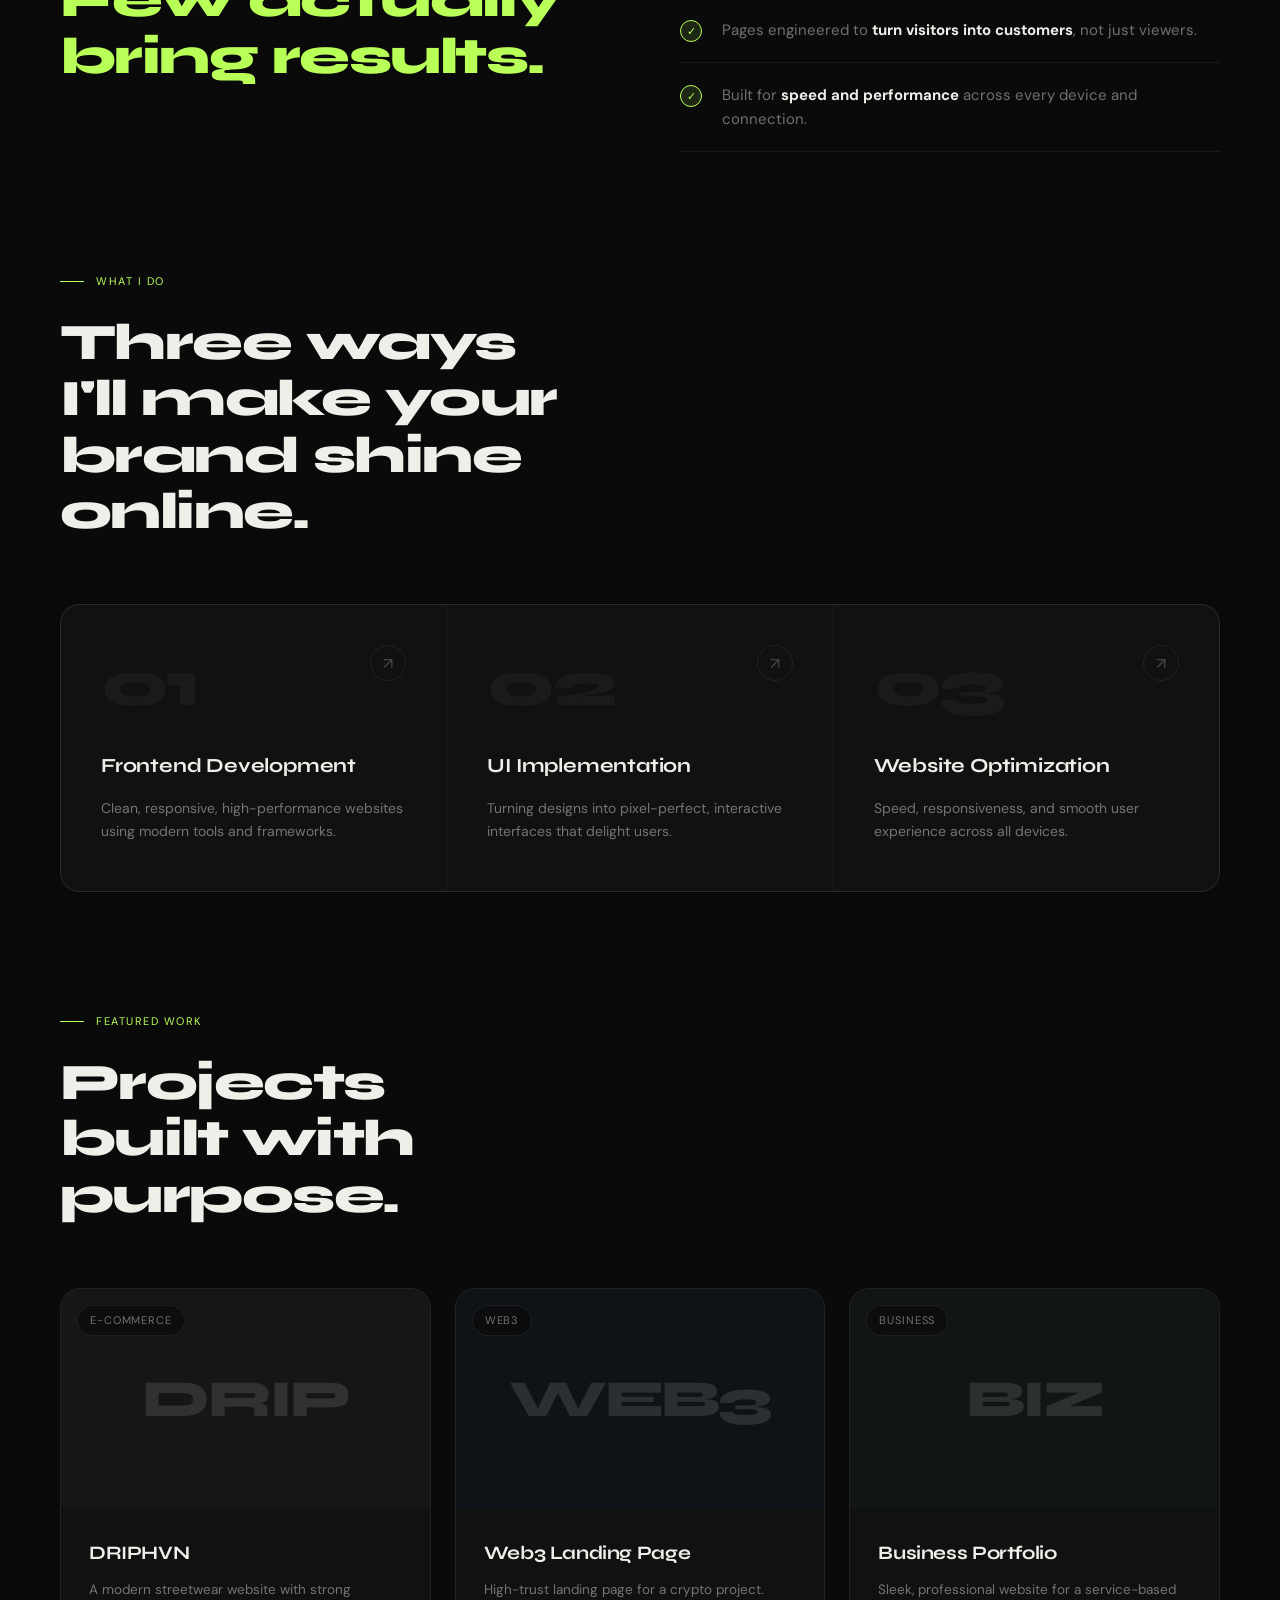
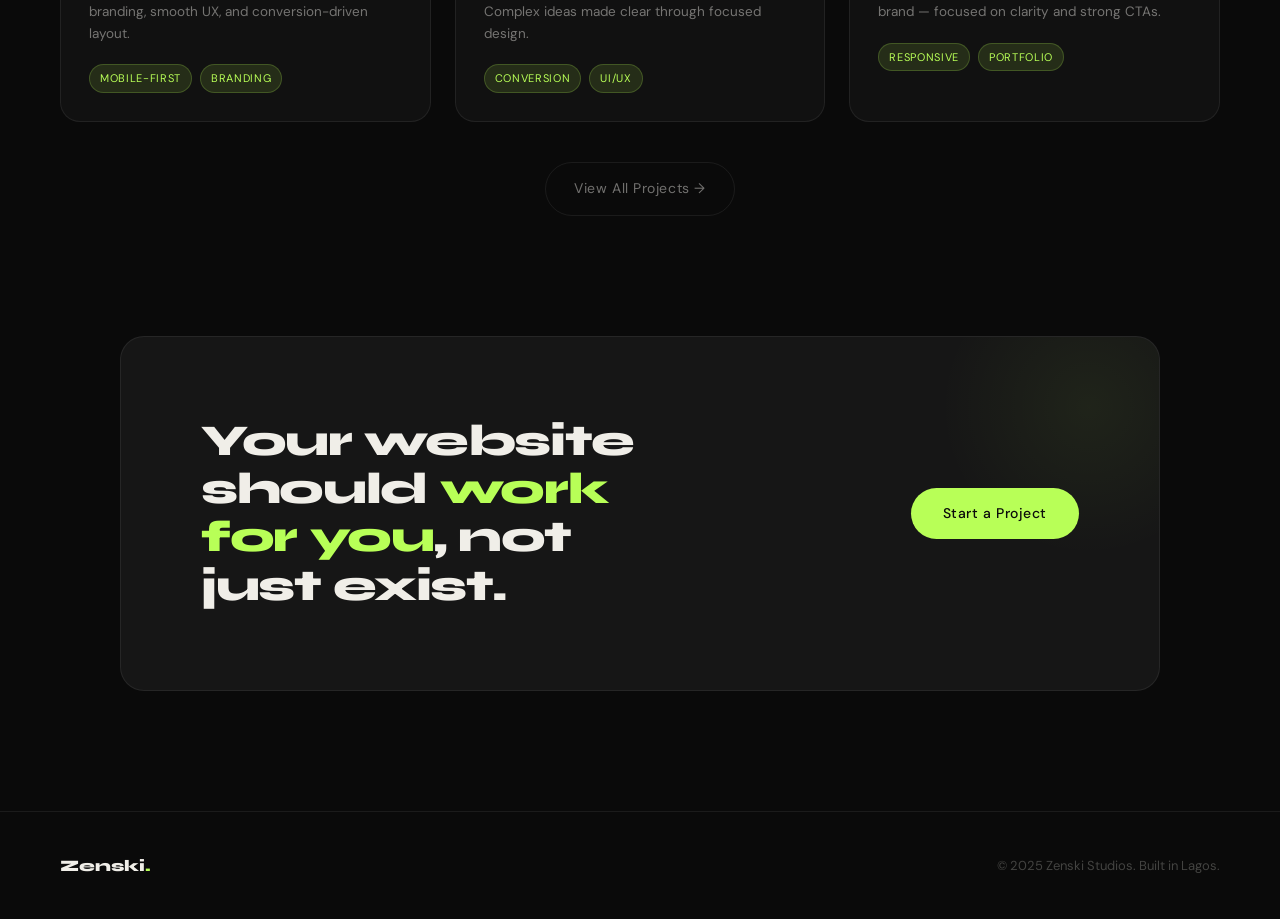
==== commit ad173f5f: "Add files via upload" ====
--- a/index.html
+++ b/index.html
@@ -7,1332 +7,175 @@
 <link rel="preconnect" href="https://fonts.googleapis.com">
 <link rel="preconnect" href="https://fonts.gstatic.com" crossorigin>
 <link href="https://fonts.googleapis.com/css2?family=Syne:wght@400;700;800&family=DM+Sans:ital,opsz,wght@0,9..40,300;0,9..40,400;0,9..40,500;1,9..40,300&display=swap" rel="stylesheet">
-<style>
-  *, *::before, *::after { box-sizing: border-box; margin: 0; padding: 0; }
-
-  :root {
-    --bg: #0A0A0A;
-    --bg2: #111111;
-    --bg3: #161616;
-    --border: rgba(255,255,255,0.07);
-    --border-hover: rgba(255,255,255,0.14);
-    --text: #F0EEE8;
-    --text-muted: rgba(240,238,232,0.45);
-    --text-dim: rgba(240,238,232,0.25);
-    --accent: #B8FF57;
-    --accent-dark: #8FD130;
-    --accent-glow: rgba(184,255,87,0.12);
-  }
-
-  html { scroll-behavior: smooth; }
-
-  body {
-    background: var(--bg);
-    color: var(--text);
-    font-family: 'DM Sans', sans-serif;
-    font-size: 16px;
-    line-height: 1.7;
-    overflow-x: hidden;
-    cursor: none;
-  }
-
-  /* Custom cursor */
-  .cursor {
-    width: 10px; height: 10px;
-    background: var(--accent);
-    border-radius: 50%;
-    position: fixed;
-    top: 0; left: 0;
-    pointer-events: none;
-    z-index: 9999;
-    transform: translate(-50%, -50%);
-    transition: transform 0.1s, width 0.2s, height 0.2s, background 0.2s;
-  }
-  .cursor-ring {
-    width: 36px; height: 36px;
-    border: 1px solid rgba(184,255,87,0.35);
-    border-radius: 50%;
-    position: fixed;
-    top: 0; left: 0;
-    pointer-events: none;
-    z-index: 9998;
-    transform: translate(-50%, -50%);
-    transition: transform 0.18s ease-out, width 0.2s, height 0.2s;
-  }
-  body:has(a:hover) .cursor, body:has(button:hover) .cursor {
-    width: 16px; height: 16px;
-  }
-
-  /* Nav */
-  nav {
-    position: fixed;
-    top: 0; left: 0; right: 0;
-    z-index: 100;
-    padding: 20px 60px;
-    display: flex;
-    align-items: center;
-    justify-content: space-between;
-    border-bottom: 1px solid transparent;
-    transition: border-color 0.3s, background 0.3s, backdrop-filter 0.3s;
-  }
-  nav.scrolled {
-    border-color: var(--border);
-    background: rgba(10,10,10,0.85);
-    backdrop-filter: blur(20px);
-  }
-  .nav-logo {
-    font-family: 'Syne', sans-serif;
-    font-weight: 800;
-    font-size: 18px;
-    letter-spacing: -0.02em;
-    color: var(--text);
-    text-decoration: none;
-  }
-  .nav-logo span { color: var(--accent); }
-  .nav-links {
-    display: flex;
-    gap: 40px;
-    list-style: none;
-  }
-  .nav-links a {
-    font-size: 13px;
-    letter-spacing: 0.08em;
-    text-transform: uppercase;
-    color: var(--text-muted);
-    text-decoration: none;
-    transition: color 0.2s;
-  }
-  .nav-links a:hover { color: var(--text); }
-  .nav-cta {
-    font-size: 13px;
-    letter-spacing: 0.06em;
-    text-transform: uppercase;
-    background: var(--accent);
-    color: #0A0A0A;
-    border: none;
-    padding: 10px 22px;
-    border-radius: 40px;
-    font-family: 'DM Sans', sans-serif;
-    font-weight: 500;
-    cursor: none;
-    text-decoration: none;
-    transition: background 0.2s, transform 0.15s;
-  }
-  .nav-cta:hover { background: var(--accent-dark); transform: translateY(-1px); }
-
-  /* Page sections */
-  .page { display: none; }
-  .page.active { display: block; }
-
-  /* Hero */
-  #home { min-height: 100vh; }
-
-  .hero {
-    min-height: 100vh;
-    display: flex;
-    flex-direction: column;
-    justify-content: center;
-    padding: 160px 60px 80px;
-    position: relative;
-    overflow: hidden;
-  }
-
-  .hero-bg-text {
-    position: absolute;
-    top: 50%;
-    left: -20px;
-    transform: translateY(-50%);
-    font-family: 'Syne', sans-serif;
-    font-size: clamp(100px, 18vw, 280px);
-    font-weight: 800;
-    color: rgba(255,255,255,0.025);
-    letter-spacing: -0.04em;
-    line-height: 1;
-    pointer-events: none;
-    white-space: nowrap;
-    user-select: none;
-  }
-
-  .hero-badge {
-    display: inline-flex;
-    align-items: center;
-    gap: 8px;
-    background: var(--bg3);
-    border: 1px solid var(--border);
-    border-radius: 40px;
-    padding: 6px 16px 6px 6px;
-    font-size: 12px;
-    letter-spacing: 0.06em;
-    text-transform: uppercase;
-    color: var(--text-muted);
-    margin-bottom: 48px;
-    width: fit-content;
-    animation: fadeSlideUp 0.8s ease forwards;
-  }
-  .hero-badge .dot {
-    width: 8px; height: 8px;
-    background: var(--accent);
-    border-radius: 50%;
-    animation: pulse 2s infinite;
-  }
-  @keyframes pulse {
-    0%, 100% { opacity: 1; transform: scale(1); }
-    50% { opacity: 0.6; transform: scale(0.85); }
-  }
-
-  .hero h1 {
-    font-family: 'Syne', sans-serif;
-    font-size: clamp(44px, 7.5vw, 96px);
-    font-weight: 800;
-    line-height: 1.0;
-    letter-spacing: -0.04em;
-    max-width: 820px;
-    margin-bottom: 32px;
-    animation: fadeSlideUp 0.8s 0.1s ease both;
-  }
-  .hero h1 em {
-    font-style: italic;
-    color: var(--accent);
-  }
-  .hero-sub {
-    font-size: clamp(15px, 1.5vw, 18px);
-    color: var(--text-muted);
-    max-width: 460px;
-    line-height: 1.65;
-    margin-bottom: 52px;
-    font-weight: 300;
-    animation: fadeSlideUp 0.8s 0.2s ease both;
-  }
-  .hero-actions {
-    display: flex;
-    gap: 16px;
-    align-items: center;
-    animation: fadeSlideUp 0.8s 0.3s ease both;
-  }
-  .btn-primary {
-    background: var(--accent);
-    color: #0A0A0A;
-    font-family: 'DM Sans', sans-serif;
-    font-size: 14px;
-    font-weight: 500;
-    letter-spacing: 0.04em;
-    padding: 14px 32px;
-    border-radius: 40px;
-    border: none;
-    cursor: none;
-    text-decoration: none;
-    transition: transform 0.15s, background 0.2s;
-    display: inline-block;
-  }
-  .btn-primary:hover { transform: translateY(-2px); background: var(--accent-dark); }
-  .btn-ghost {
-    background: transparent;
-    color: var(--text-muted);
-    font-family: 'DM Sans', sans-serif;
-    font-size: 14px;
-    letter-spacing: 0.04em;
-    padding: 14px 28px;
-    border-radius: 40px;
-    border: 1px solid var(--border);
-    cursor: none;
-    text-decoration: none;
-    transition: color 0.2s, border-color 0.2s, transform 0.15s;
-    display: inline-block;
-  }
-  .btn-ghost:hover { color: var(--text); border-color: var(--border-hover); transform: translateY(-2px); }
-
-  .hero-scroll {
-    position: absolute;
-    bottom: 40px;
-    left: 60px;
-    display: flex;
-    align-items: center;
-    gap: 12px;
-    font-size: 11px;
-    letter-spacing: 0.1em;
-    text-transform: uppercase;
-    color: var(--text-dim);
-    animation: fadeSlideUp 0.8s 0.5s ease both;
-  }
-  .hero-scroll-line {
-    width: 40px;
-    height: 1px;
-    background: var(--text-dim);
-    animation: scrollLine 2s infinite;
-  }
-  @keyframes scrollLine {
-    0%, 100% { transform: scaleX(1); }
-    50% { transform: scaleX(0.5); transform-origin: left; }
-  }
-
-  /* Stats row */
-  .stats-row {
-    display: grid;
-    grid-template-columns: repeat(3, 1fr);
-    gap: 1px;
-    background: var(--border);
-    border-top: 1px solid var(--border);
-  }
-  .stat-item {
-    background: var(--bg);
-    padding: 36px 60px;
-  }
-  .stat-num {
-    font-family: 'Syne', sans-serif;
-    font-size: 44px;
-    font-weight: 800;
-    letter-spacing: -0.03em;
-    color: var(--accent);
-    line-height: 1;
-    margin-bottom: 6px;
-  }
-  .stat-label {
-    font-size: 13px;
-    color: var(--text-muted);
-    letter-spacing: 0.06em;
-    text-transform: uppercase;
-  }
-
-  /* Value prop section */
-  .section { padding: 120px 60px; }
-  .section-label {
-    font-size: 11px;
-    letter-spacing: 0.14em;
-    text-transform: uppercase;
-    color: var(--accent);
-    margin-bottom: 24px;
-    display: flex;
-    align-items: center;
-    gap: 12px;
-  }
-  .section-label::before {
-    content: '';
-    display: inline-block;
-    width: 24px;
-    height: 1px;
-    background: var(--accent);
-  }
-
-  .value-grid {
-    display: grid;
-    grid-template-columns: 1fr 1fr;
-    gap: 80px;
-    align-items: start;
-  }
-  .value-headline {
-    font-family: 'Syne', sans-serif;
-    font-size: clamp(32px, 4vw, 52px);
-    font-weight: 800;
-    letter-spacing: -0.03em;
-    line-height: 1.1;
-  }
-  .value-headline span { color: var(--accent); }
-
-  .value-list { margin-top: 40px; list-style: none; }
-  .value-list li {
-    padding: 20px 0;
-    border-bottom: 1px solid var(--border);
-    display: flex;
-    gap: 20px;
-    align-items: flex-start;
-    font-size: 15px;
-    color: var(--text-muted);
-    line-height: 1.6;
-  }
-  .value-list li:first-child { border-top: 1px solid var(--border); }
-  .value-list .check {
-    width: 22px; height: 22px;
-    border-radius: 50%;
-    background: var(--accent-glow);
-    border: 1px solid var(--accent);
-    flex-shrink: 0;
-    display: flex;
-    align-items: center;
-    justify-content: center;
-    margin-top: 2px;
-    font-size: 11px;
-    color: var(--accent);
-  }
-
-  /* Services */
-  .services-grid {
-    display: grid;
-    grid-template-columns: repeat(3, 1fr);
-    gap: 1px;
-    background: var(--border);
-    border: 1px solid var(--border);
-    border-radius: 20px;
-    overflow: hidden;
-    margin-top: 64px;
-  }
-  .service-card {
-    background: var(--bg2);
-    padding: 48px 40px;
-    position: relative;
-    transition: background 0.25s;
-  }
-  .service-card:hover { background: var(--bg3); }
-  .service-num {
-    font-family: 'Syne', sans-serif;
-    font-size: 64px;
-    font-weight: 800;
-    color: rgba(255,255,255,0.04);
-    line-height: 1;
-    margin-bottom: 32px;
-    letter-spacing: -0.04em;
-  }
-  .service-title {
-    font-family: 'Syne', sans-serif;
-    font-size: 20px;
-    font-weight: 700;
-    margin-bottom: 14px;
-    letter-spacing: -0.01em;
-  }
-  .service-desc {
-    font-size: 14px;
-    color: var(--text-muted);
-    line-height: 1.65;
-  }
-  .service-arrow {
-    position: absolute;
-    top: 40px;
-    right: 40px;
-    width: 36px; height: 36px;
-    border: 1px solid var(--border);
-    border-radius: 50%;
-    display: flex;
-    align-items: center;
-    justify-content: center;
-    font-size: 16px;
-    color: var(--text-dim);
-    transition: border-color 0.2s, color 0.2s, transform 0.2s;
-  }
-  .service-card:hover .service-arrow {
-    border-color: var(--accent);
-    color: var(--accent);
-    transform: rotate(45deg);
-  }
-
-  /* Projects */
-  .projects-grid {
-    display: grid;
-    grid-template-columns: repeat(3, 1fr);
-    gap: 24px;
-    margin-top: 64px;
-  }
-  .project-card {
-    border: 1px solid var(--border);
-    border-radius: 20px;
-    overflow: hidden;
-    background: var(--bg2);
-    transition: border-color 0.25s, transform 0.25s;
-    cursor: none;
-    position: relative;
-  }
-  .project-card:hover { border-color: var(--border-hover); transform: translateY(-4px); }
-  .project-thumb {
-    height: 220px;
-    position: relative;
-    overflow: hidden;
-    background: var(--bg3);
-    display: flex;
-    align-items: center;
-    justify-content: center;
-  }
-  .project-thumb-inner {
-    width: 100%;
-    height: 100%;
-    display: flex;
-    align-items: center;
-    justify-content: center;
-    font-family: 'Syne', sans-serif;
-    font-size: 52px;
-    font-weight: 800;
-    letter-spacing: -0.04em;
-    opacity: 0.12;
-    transition: opacity 0.25s;
-  }
-  .project-card:hover .project-thumb-inner { opacity: 0.18; }
-  .project-tag {
-    position: absolute;
-    top: 16px;
-    left: 16px;
-    font-size: 11px;
-    letter-spacing: 0.08em;
-    text-transform: uppercase;
-    background: rgba(10,10,10,0.7);
-    border: 1px solid var(--border);
-    color: var(--text-muted);
-    padding: 5px 12px;
-    border-radius: 40px;
-    backdrop-filter: blur(8px);
-  }
-  .project-info { padding: 28px 28px 28px; }
-  .project-title {
-    font-family: 'Syne', sans-serif;
-    font-size: 19px;
-    font-weight: 700;
-    letter-spacing: -0.02em;
-    margin-bottom: 10px;
-  }
-  .project-desc { font-size: 13.5px; color: var(--text-muted); line-height: 1.6; margin-bottom: 20px; }
-  .project-tags { display: flex; gap: 8px; flex-wrap: wrap; }
-  .project-tag-sm {
-    font-size: 11px;
-    letter-spacing: 0.06em;
-    text-transform: uppercase;
-    color: var(--accent);
-    background: var(--accent-glow);
-    border: 1px solid rgba(184,255,87,0.2);
-    padding: 4px 10px;
-    border-radius: 40px;
-  }
-
-  /* CTA strip */
-  .cta-strip {
-    margin: 0 60px;
-    border-radius: 24px;
-    background: var(--bg3);
-    border: 1px solid var(--border);
-    padding: 80px 80px;
-    display: flex;
-    align-items: center;
-    justify-content: space-between;
-    gap: 40px;
-    position: relative;
-    overflow: hidden;
-  }
-  .cta-strip::before {
-    content: '';
-    position: absolute;
-    top: -80px; right: -80px;
-    width: 300px; height: 300px;
-    background: radial-gradient(circle, rgba(184,255,87,0.06) 0%, transparent 70%);
-    pointer-events: none;
-  }
-  .cta-strip h2 {
-    font-family: 'Syne', sans-serif;
-    font-size: clamp(26px, 3.5vw, 44px);
-    font-weight: 800;
-    letter-spacing: -0.03em;
-    line-height: 1.1;
-    max-width: 500px;
-  }
-  .cta-strip h2 span { color: var(--accent); }
-
-  /* About page */
-  .about-hero {
-    padding: 160px 60px 80px;
-    display: grid;
-    grid-template-columns: 1fr 1fr;
-    gap: 80px;
-    align-items: center;
-  }
-  .about-hero h1 {
-    font-family: 'Syne', sans-serif;
-    font-size: clamp(36px, 5vw, 64px);
-    font-weight: 800;
-    letter-spacing: -0.04em;
-    line-height: 1.05;
-  }
-  .about-hero h1 em { font-style: italic; color: var(--accent); }
-
-  .about-body { padding: 0 60px 80px; }
-  .about-block {
-    border-top: 1px solid var(--border);
-    padding: 48px 0;
-    display: grid;
-    grid-template-columns: 200px 1fr;
-    gap: 60px;
-    align-items: start;
-  }
-  .about-block-label {
-    font-size: 11px;
-    letter-spacing: 0.1em;
-    text-transform: uppercase;
-    color: var(--text-dim);
-    padding-top: 4px;
-  }
-  .about-block-content { font-size: 15px; color: var(--text-muted); line-height: 1.75; }
-  .about-block-content strong { color: var(--text); font-weight: 500; }
-
-  .about-statement {
-    background: var(--bg3);
-    border-top: 1px solid var(--border);
-    border-bottom: 1px solid var(--border);
-    padding: 80px 60px;
-    text-align: center;
-  }
-  .about-statement p {
-    font-family: 'Syne', sans-serif;
-    font-size: clamp(24px, 3.5vw, 48px);
-    font-weight: 800;
-    letter-spacing: -0.03em;
-    line-height: 1.2;
-    max-width: 700px;
-    margin: 0 auto;
-  }
-  .about-statement p em { color: var(--accent); font-style: italic; }
-
-  /* Projects page */
-  .projects-hero {
-    padding: 160px 60px 80px;
-  }
-  .projects-hero h1 {
-    font-family: 'Syne', sans-serif;
-    font-size: clamp(40px, 6vw, 80px);
-    font-weight: 800;
-    letter-spacing: -0.04em;
-    line-height: 1.0;
-    max-width: 700px;
-    margin-bottom: 24px;
-  }
-  .projects-hero p {
-    font-size: 16px;
-    color: var(--text-muted);
-    max-width: 400px;
-  }
-
-  .case-study {
-    margin: 0 60px 60px;
-    border: 1px solid var(--border);
-    border-radius: 24px;
-    overflow: hidden;
-    background: var(--bg2);
-    display: grid;
-    grid-template-columns: 1.1fr 1fr;
-  }
-  .case-study-thumb {
-    background: var(--bg3);
-    display: flex;
-    align-items: center;
-    justify-content: center;
-    padding: 60px;
-    min-height: 340px;
-    position: relative;
-    overflow: hidden;
-  }
-  .case-study-thumb-text {
-    font-family: 'Syne', sans-serif;
-    font-size: 80px;
-    font-weight: 800;
-    letter-spacing: -0.05em;
-    opacity: 0.1;
-    position: absolute;
-    bottom: -10px;
-    left: 20px;
-    white-space: nowrap;
-  }
-  .case-study-info {
-    padding: 56px 52px;
-    display: flex;
-    flex-direction: column;
-    justify-content: center;
-  }
-  .case-study-num {
-    font-size: 11px;
-    letter-spacing: 0.12em;
-    text-transform: uppercase;
-    color: var(--accent);
-    margin-bottom: 16px;
-  }
-  .case-study-title {
-    font-family: 'Syne', sans-serif;
-    font-size: 28px;
-    font-weight: 800;
-    letter-spacing: -0.02em;
-    margin-bottom: 16px;
-  }
-  .case-study-desc {
-    font-size: 14px;
-    color: var(--text-muted);
-    line-height: 1.7;
-    margin-bottom: 32px;
-  }
-  .case-study-details { list-style: none; }
-  .case-study-details li {
-    font-size: 13px;
-    color: var(--text-muted);
-    padding: 10px 0;
-    border-bottom: 1px solid var(--border);
-    display: flex;
-    justify-content: space-between;
-    align-items: center;
-  }
-  .case-study-details li:last-child { border-bottom: none; }
-  .case-study-details .pill {
-    font-size: 11px;
-    letter-spacing: 0.06em;
-    text-transform: uppercase;
-    color: var(--accent);
-    background: var(--accent-glow);
-    border: 1px solid rgba(184,255,87,0.2);
-    padding: 3px 10px;
-    border-radius: 40px;
-  }
-
-  /* Services page */
-  .services-hero { padding: 160px 60px 80px; }
-  .services-hero h1 {
-    font-family: 'Syne', sans-serif;
-    font-size: clamp(40px, 6vw, 80px);
-    font-weight: 800;
-    letter-spacing: -0.04em;
-    line-height: 1.0;
-    max-width: 600px;
-    margin-bottom: 24px;
-  }
-  .services-hero p { font-size: 16px; color: var(--text-muted); max-width: 400px; }
-
-  .services-list { padding: 0 60px 120px; }
-  .service-row {
-    border-top: 1px solid var(--border);
-    padding: 52px 0;
-    display: grid;
-    grid-template-columns: 80px 280px 1fr auto;
-    gap: 40px;
-    align-items: start;
-    transition: background 0.2s;
-    position: relative;
-  }
-  .service-row::before {
-    content: '';
-    position: absolute;
-    inset: 0 -60px;
-    background: var(--bg3);
-    opacity: 0;
-    transition: opacity 0.2s;
-    pointer-events: none;
-  }
-  .service-row:hover::before { opacity: 1; }
-  .service-row:last-child { border-bottom: 1px solid var(--border); }
-  .service-row-num {
-    font-family: 'Syne', sans-serif;
-    font-size: 13px;
-    color: var(--text-dim);
-    letter-spacing: 0.06em;
-    padding-top: 4px;
-    position: relative;
-    z-index: 1;
-  }
-  .service-row-title {
-    font-family: 'Syne', sans-serif;
-    font-size: 22px;
-    font-weight: 700;
-    letter-spacing: -0.02em;
-    position: relative;
-    z-index: 1;
-  }
-  .service-row-desc {
-    font-size: 14px;
-    color: var(--text-muted);
-    line-height: 1.7;
-    position: relative;
-    z-index: 1;
-  }
-  .service-row-cta {
-    position: relative;
-    z-index: 1;
-    width: 44px; height: 44px;
-    border: 1px solid var(--border);
-    border-radius: 50%;
-    display: flex;
-    align-items: center;
-    justify-content: center;
-    color: var(--text-muted);
-    font-size: 18px;
-    transition: border-color 0.2s, color 0.2s, transform 0.2s;
-    cursor: none;
-  }
-  .service-row:hover .service-row-cta {
-    border-color: var(--accent);
-    color: var(--accent);
-    transform: rotate(45deg);
-  }
-
-  /* Contact */
-  .contact-layout {
-    padding: 160px 60px 120px;
-    display: grid;
-    grid-template-columns: 1fr 1fr;
-    gap: 80px;
-    align-items: start;
-  }
-  .contact-left h1 {
-    font-family: 'Syne', sans-serif;
-    font-size: clamp(36px, 5vw, 64px);
-    font-weight: 800;
-    letter-spacing: -0.04em;
-    line-height: 1.05;
-    margin-bottom: 24px;
-  }
-  .contact-left h1 span { color: var(--accent); }
-  .contact-left p { font-size: 15px; color: var(--text-muted); line-height: 1.7; margin-bottom: 48px; }
-
-  .contact-methods { display: flex; flex-direction: column; gap: 16px; }
-  .contact-method {
-    display: flex;
-    align-items: center;
-    gap: 20px;
-    padding: 20px 24px;
-    background: var(--bg2);
-    border: 1px solid var(--border);
-    border-radius: 16px;
-    text-decoration: none;
-    color: var(--text);
-    transition: border-color 0.2s, transform 0.2s;
-    cursor: none;
-  }
-  .contact-method:hover { border-color: var(--border-hover); transform: translateX(4px); }
-  .contact-method-icon {
-    width: 44px; height: 44px;
-    background: var(--bg3);
-    border: 1px solid var(--border);
-    border-radius: 12px;
-    display: flex;
-    align-items: center;
-    justify-content: center;
-    font-size: 18px;
-    flex-shrink: 0;
-  }
-  .contact-method-text .label { font-size: 11px; letter-spacing: 0.08em; text-transform: uppercase; color: var(--text-dim); margin-bottom: 2px; }
-  .contact-method-text .value { font-size: 14px; color: var(--text-muted); }
-
-  .contact-form {
-    background: var(--bg2);
-    border: 1px solid var(--border);
-    border-radius: 24px;
-    padding: 52px 48px;
-  }
-  .form-group { margin-bottom: 24px; }
-  .form-label { font-size: 12px; letter-spacing: 0.08em; text-transform: uppercase; color: var(--text-muted); display: block; margin-bottom: 10px; }
-  .form-input, .form-textarea {
-    width: 100%;
-    background: var(--bg3);
-    border: 1px solid var(--border);
-    border-radius: 12px;
-    padding: 14px 18px;
-    font-family: 'DM Sans', sans-serif;
-    font-size: 15px;
-    color: var(--text);
-    outline: none;
-    transition: border-color 0.2s;
-    resize: none;
-  }
-  .form-input::placeholder, .form-textarea::placeholder { color: var(--text-dim); }
-  .form-input:focus, .form-textarea:focus { border-color: var(--accent); }
-  .form-textarea { min-height: 140px; }
-  .form-submit {
-    width: 100%;
-    background: var(--accent);
-    color: #0A0A0A;
-    font-family: 'DM Sans', sans-serif;
-    font-size: 15px;
-    font-weight: 500;
-    padding: 16px;
-    border: none;
-    border-radius: 40px;
-    cursor: none;
-    transition: background 0.2s, transform 0.15s;
-    letter-spacing: 0.03em;
-  }
-  .form-submit:hover { background: var(--accent-dark); transform: translateY(-1px); }
-
-  /* Footer */
-  footer {
-    border-top: 1px solid var(--border);
-    padding: 40px 60px;
-    display: flex;
-    align-items: center;
-    justify-content: space-between;
-  }
-  footer .foot-logo {
-    font-family: 'Syne', sans-serif;
-    font-weight: 800;
-    font-size: 16px;
-    color: var(--text);
-  }
-  footer .foot-logo span { color: var(--accent); }
-  footer p { font-size: 13px; color: var(--text-dim); }
-
-  /* Animations */
-  @keyframes fadeSlideUp {
-    from { opacity: 0; transform: translateY(24px); }
-    to { opacity: 1; transform: translateY(0); }
-  }
-  .reveal {
-    opacity: 0;
-    transform: translateY(32px);
-    transition: opacity 0.7s ease, transform 0.7s ease;
-  }
-  .reveal.visible {
-    opacity: 1;
-    transform: none;
-  }
-
-  @media (max-width: 900px) {
-    nav { padding: 20px 24px; }
-    .nav-links { display: none; }
-    .hero, .section { padding-left: 24px; padding-right: 24px; }
-    .hero { padding-top: 120px; }
-    .hero h1 { font-size: 42px; }
-    .value-grid, .about-hero, .contact-layout, .case-study { grid-template-columns: 1fr; }
-    .services-grid, .projects-grid { grid-template-columns: 1fr; }
-    .stat-item { padding: 28px 24px; }
-    .cta-strip { margin: 0 24px; padding: 48px 32px; flex-direction: column; text-align: center; }
-    .about-block { grid-template-columns: 1fr; gap: 16px; }
-    .service-row { grid-template-columns: 1fr; gap: 16px; }
-    .service-row-cta { display: none; }
-    .about-body, .services-list, .projects-hero { padding-left: 24px; padding-right: 24px; }
-    .case-study { margin: 0 24px 40px; }
-    .case-study-thumb-text { font-size: 48px; }
-    footer { padding: 32px 24px; flex-direction: column; gap: 12px; text-align: center; }
-  }
-</style>
+<link rel="stylesheet" href="styles.css">
 </head>
 <body>
-
 <div class="cursor" id="cursor"></div>
 <div class="cursor-ring" id="cursor-ring"></div>
 
 <nav id="nav">
-  <a href="#" class="nav-logo" onclick="showPage('home')">Zenski<span>.</span></a>
+  <a href="index.html" class="nav-logo">Zenski<span>.</span></a>
   <ul class="nav-links">
-    <li><a href="#" onclick="showPage('home')">Home</a></li>
-    <li><a href="#" onclick="showPage('about')">About</a></li>
-    <li><a href="#" onclick="showPage('projects')">Projects</a></li>
-    <li><a href="#" onclick="showPage('services')">Services</a></li>
-    <li><a href="#" onclick="showPage('contact')">Contact</a></li>
+    <li><a href="index.html">Home</a></li>
+    <li><a href="about.html">About</a></li>
+    <li><a href="projects.html">Projects</a></li>
+    <li><a href="services.html">Services</a></li>
+    <li><a href="contact.html">Contact</a></li>
   </ul>
-  <a href="#" class="nav-cta" onclick="showPage('contact')">Start a Project</a>
+  <a href="contact.html" class="nav-cta">Start a Project</a>
 </nav>
 
-<!-- HOME -->
-<div id="page-home" class="page active">
-  <section class="hero">
-    <div class="hero-bg-text">ZENSKI</div>
-    <div class="hero-badge">
-      <span class="dot"></span>
-      Available for Projects
-    </div>
-    <h1>Websites that don't just look good —<br>they <em>convert.</em></h1>
-    <p class="hero-sub">Frontend development for brands, startups, and Web3 projects that want speed, clarity, and results.</p>
-    <div class="hero-actions">
-      <a href="#" class="btn-primary" onclick="showPage('projects')">View My Work</a>
-      <a href="#" class="btn-ghost" onclick="showPage('contact')">Start a Project</a>
-    </div>
-    <div class="hero-scroll">
-      <span class="hero-scroll-line"></span>
-      Scroll to explore
-    </div>
-  </section>
+<section class="hero">
+  <div class="hero-bg-text">ZENSKI</div>
+  <div class="hero-badge">
+    <span class="dot"></span>
+    Available for Projects
+  </div>
+  <h1>Websites that don't just look good —<br>they <em>convert.</em></h1>
+  <p class="hero-sub">Frontend development for brands, startups, and Web3 projects that want speed, clarity, and results.</p>
+  <div class="hero-actions">
+    <a href="projects.html" class="btn-primary">View My Work</a>
+    <a href="contact.html" class="btn-ghost">Start a Project</a>
+  </div>
+  <div class="hero-scroll">
+    <span class="hero-scroll-line"></span>
+    Scroll to explore
+  </div>
+</section>
 
-  <div class="stats-row">
-    <div class="stat-item reveal">
-      <div class="stat-num">15+</div>
-      <div class="stat-label">Projects Delivered</div>
-    </div>
-    <div class="stat-item reveal">
-      <div class="stat-num">3+</div>
-      <div class="stat-label">Years Experience</div>
-    </div>
-    <div class="stat-item reveal">
-      <div class="stat-num">100%</div>
-      <div class="stat-label">Client Satisfaction</div>
-    </div>
+<div class="stats-row">
+  <div class="stat-item reveal">
+    <div class="stat-num">15+</div>
+    <div class="stat-label">Projects Delivered</div>
   </div>
-
-  <section class="section">
-    <div class="section-label">The difference</div>
-    <div class="value-grid">
-      <div>
-        <h2 class="value-headline reveal">Most websites look nice.<br><span>Few actually bring results.</span></h2>
-      </div>
-      <div>
-        <ul class="value-list">
-          <li class="reveal">
-            <span class="check">✓</span>
-            <span>Interfaces that keep users <strong style="color:var(--text);">engaged and coming back</strong>, not bouncing in seconds.</span>
-          </li>
-          <li class="reveal">
-            <span class="check">✓</span>
-            <span>Design that <strong style="color:var(--text);">builds trust instantly</strong> — before a single word is read.</span>
-          </li>
-          <li class="reveal">
-            <span class="check">✓</span>
-            <span>Pages engineered to <strong style="color:var(--text);">turn visitors into customers</strong>, not just viewers.</span>
-          </li>
-          <li class="reveal">
-            <span class="check">✓</span>
-            <span>Built for <strong style="color:var(--text);">speed and performance</strong> across every device and connection.</span>
-          </li>
-        </ul>
-      </div>
-    </div>
-  </section>
-
-  <section class="section" style="padding-top:0">
-    <div class="section-label">What I do</div>
-    <h2 class="value-headline reveal" style="max-width:500px;margin-bottom:0">Three ways I'll make your brand shine online.</h2>
-    <div class="services-grid reveal">
-      <div class="service-card">
-        <div class="service-num">01</div>
-        <div class="service-arrow">↗</div>
-        <div class="service-title">Frontend Development</div>
-        <div class="service-desc">Clean, responsive, high-performance websites using modern tools and frameworks.</div>
-      </div>
-      <div class="service-card">
-        <div class="service-num">02</div>
-        <div class="service-arrow">↗</div>
-        <div class="service-title">UI Implementation</div>
-        <div class="service-desc">Turning designs into pixel-perfect, interactive interfaces that delight users.</div>
-      </div>
-      <div class="service-card">
-        <div class="service-num">03</div>
-        <div class="service-arrow">↗</div>
-        <div class="service-title">Website Optimization</div>
-        <div class="service-desc">Speed, responsiveness, and smooth user experience across all devices.</div>
-      </div>
-    </div>
-  </section>
-
-  <section class="section" style="padding-top:0">
-    <div class="section-label">Featured work</div>
-    <h2 class="value-headline reveal" style="max-width:500px;margin-bottom:0">Projects built with purpose.</h2>
-    <div class="projects-grid">
-      <div class="project-card reveal">
-        <div class="project-thumb">
-          <div class="project-thumb-inner">DRIP</div>
-          <div class="project-tag">E-commerce</div>
-        </div>
-        <div class="project-info">
-          <div class="project-title">DRIPHVN</div>
-          <div class="project-desc">A modern streetwear website with strong branding, smooth UX, and conversion-driven layout.</div>
-          <div class="project-tags">
-            <span class="project-tag-sm">Mobile-first</span>
-            <span class="project-tag-sm">Branding</span>
-          </div>
-        </div>
-      </div>
-      <div class="project-card reveal">
-        <div class="project-thumb" style="background:#0f1318">
-          <div class="project-thumb-inner">WEB3</div>
-          <div class="project-tag">Web3</div>
-        </div>
-        <div class="project-info">
-          <div class="project-title">Web3 Landing Page</div>
-          <div class="project-desc">High-trust landing page for a crypto project. Complex ideas made clear through focused design.</div>
-          <div class="project-tags">
-            <span class="project-tag-sm">Conversion</span>
-            <span class="project-tag-sm">UI/UX</span>
-          </div>
-        </div>
-      </div>
-      <div class="project-card reveal">
-        <div class="project-thumb" style="background:#111613">
-          <div class="project-thumb-inner">BIZ</div>
-          <div class="project-tag">Business</div>
-        </div>
-        <div class="project-info">
-          <div class="project-title">Business Portfolio</div>
-          <div class="project-desc">Sleek, professional website for a service-based brand — focused on clarity and strong CTAs.</div>
-          <div class="project-tags">
-            <span class="project-tag-sm">Responsive</span>
-            <span class="project-tag-sm">Portfolio</span>
-          </div>
-        </div>
-      </div>
-    </div>
-    <div style="text-align:center;margin-top:40px">
-      <a href="#" class="btn-ghost reveal" onclick="showPage('projects')">View All Projects →</a>
-    </div>
-  </section>
-
-  <section class="section" style="padding-top:0;padding-bottom:120px">
-    <div class="cta-strip reveal">
-      <h2>Your website should <span>work for you</span>, not just exist.</h2>
-      <a href="#" class="btn-primary" onclick="showPage('contact')" style="white-space:nowrap;flex-shrink:0">Start a Project</a>
-    </div>
-  </section>
-
-  <footer>
-    <span class="foot-logo">Zenski<span>.</span></span>
-    <p>© 2025 Zenski Studios. Built in Lagos.</p>
-  </footer>
+  <div class="stat-item reveal">
+    <div class="stat-num">3+</div>
+    <div class="stat-label">Years Experience</div>
+  </div>
+  <div class="stat-item reveal">
+    <div class="stat-num">100%</div>
+    <div class="stat-label">Client Satisfaction</div>
+  </div>
 </div>
 
-<!-- ABOUT -->
-<div id="page-about" class="page">
-  <div class="about-hero">
+<section class="section">
+  <div class="section-label">The difference</div>
+  <div class="value-grid">
     <div>
-      <div class="section-label">About me</div>
-      <h1>I build digital experiences that feel <em>simple, fast,</em> and effective.</h1>
+      <h2 class="value-headline reveal">Most websites look nice.<br><span>Few actually bring results.</span></h2>
     </div>
-    <div style="display:flex;flex-direction:column;gap:24px">
-      <div style="position:relative;border-radius:20px;overflow:hidden;border:1px solid var(--border);aspect-ratio:3/4;max-height:480px">
-        <img src="[data-uri]